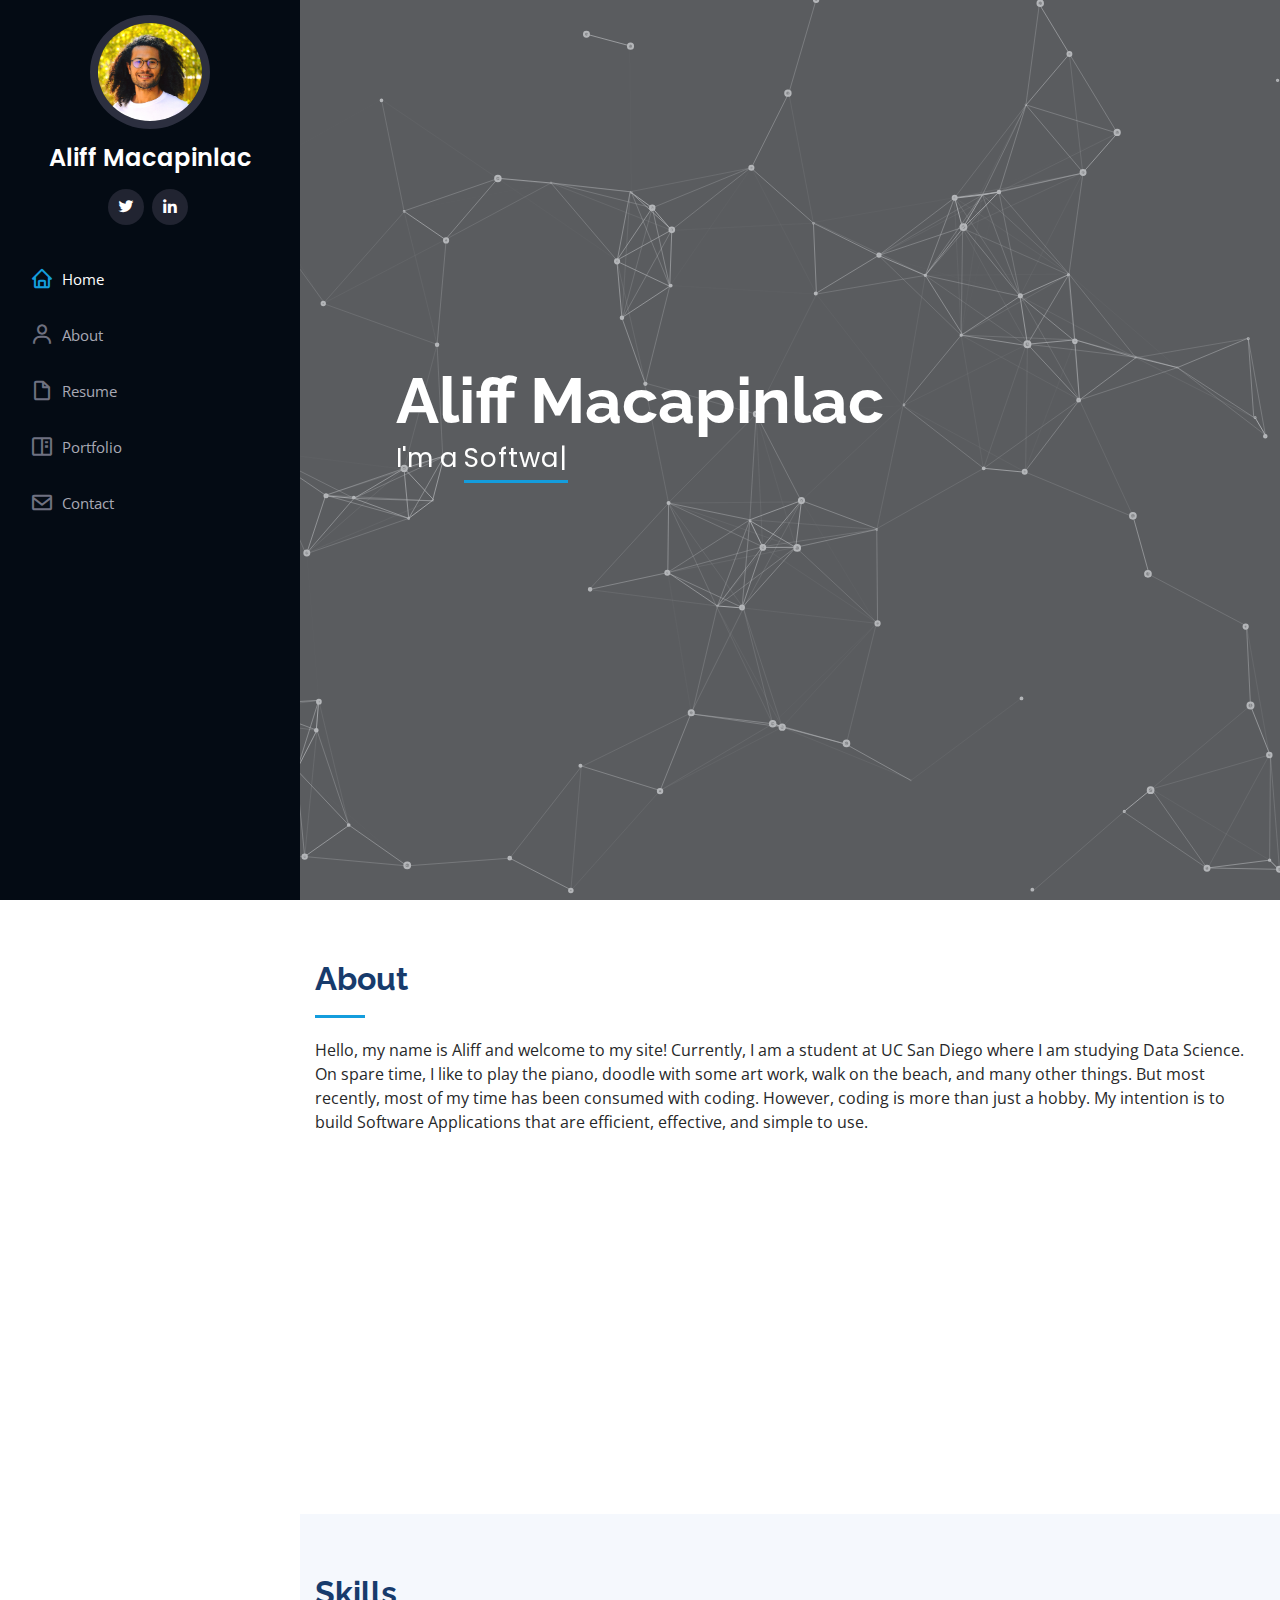
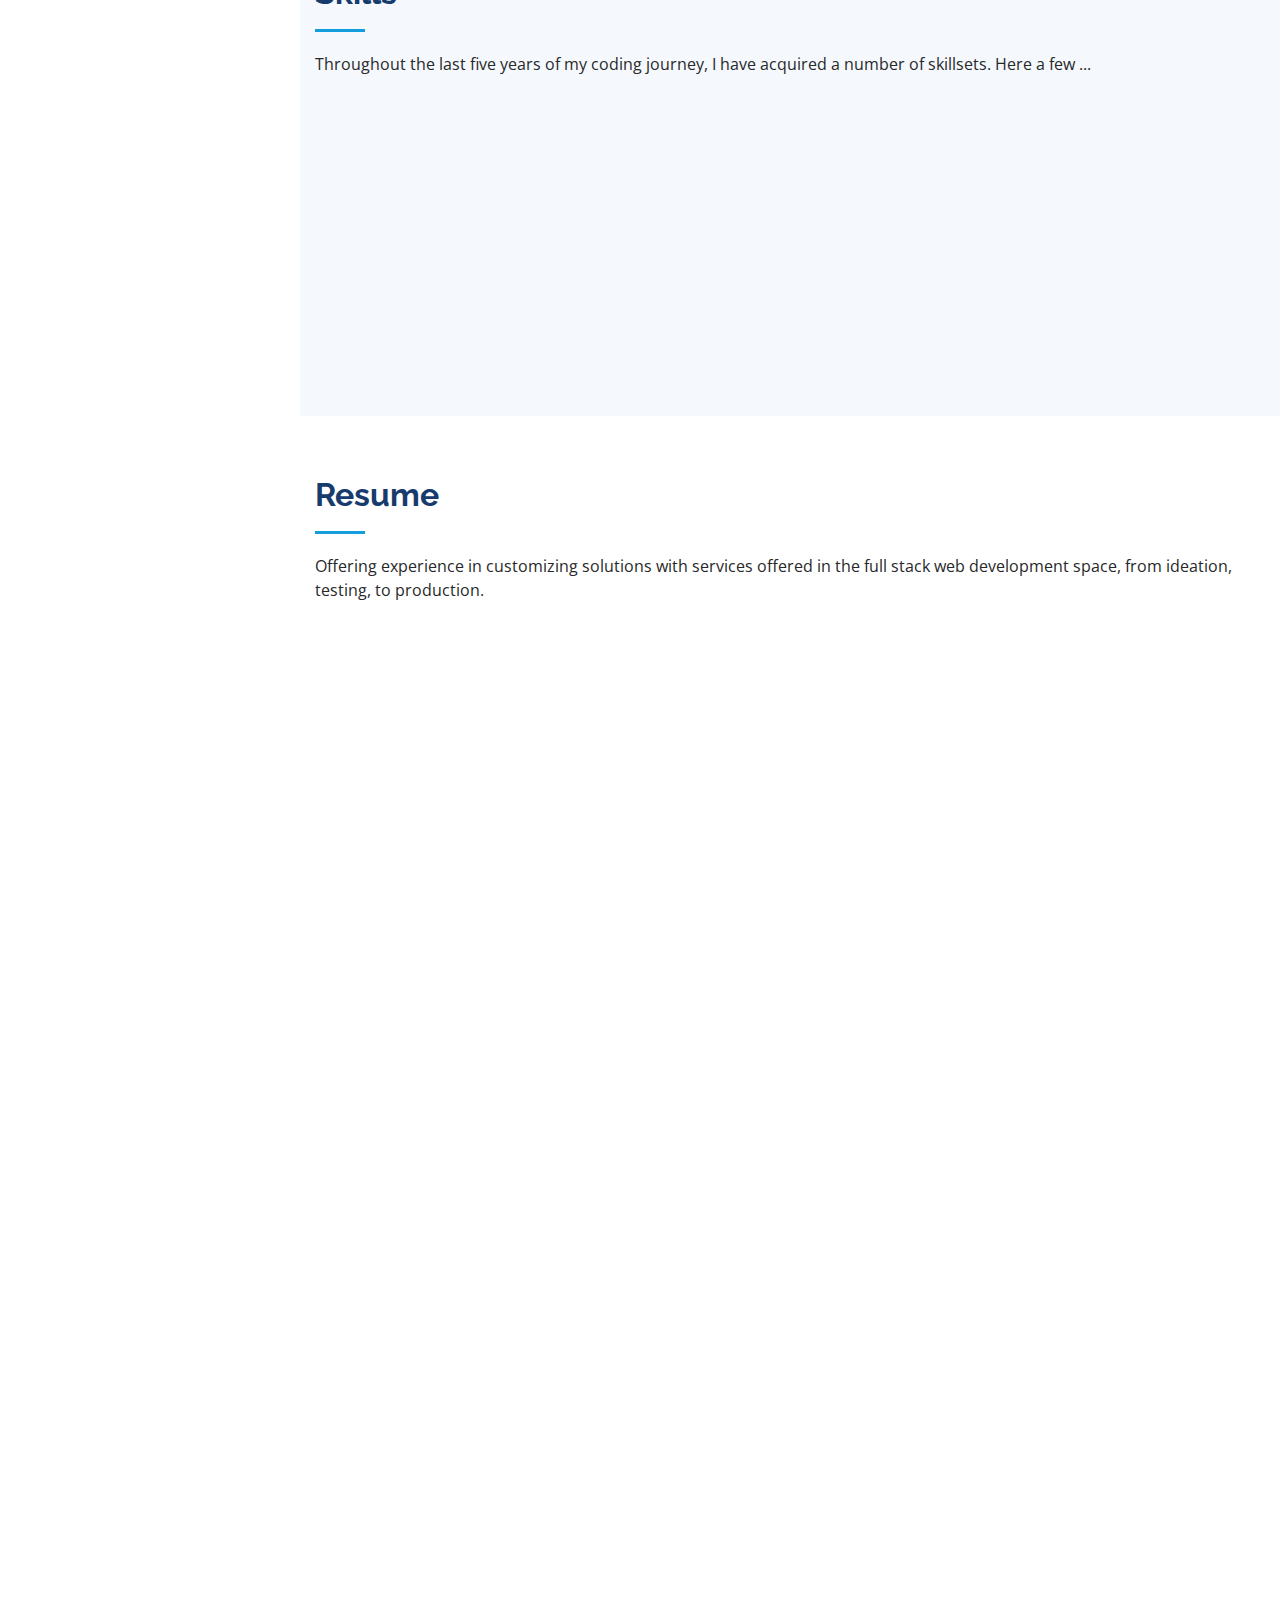
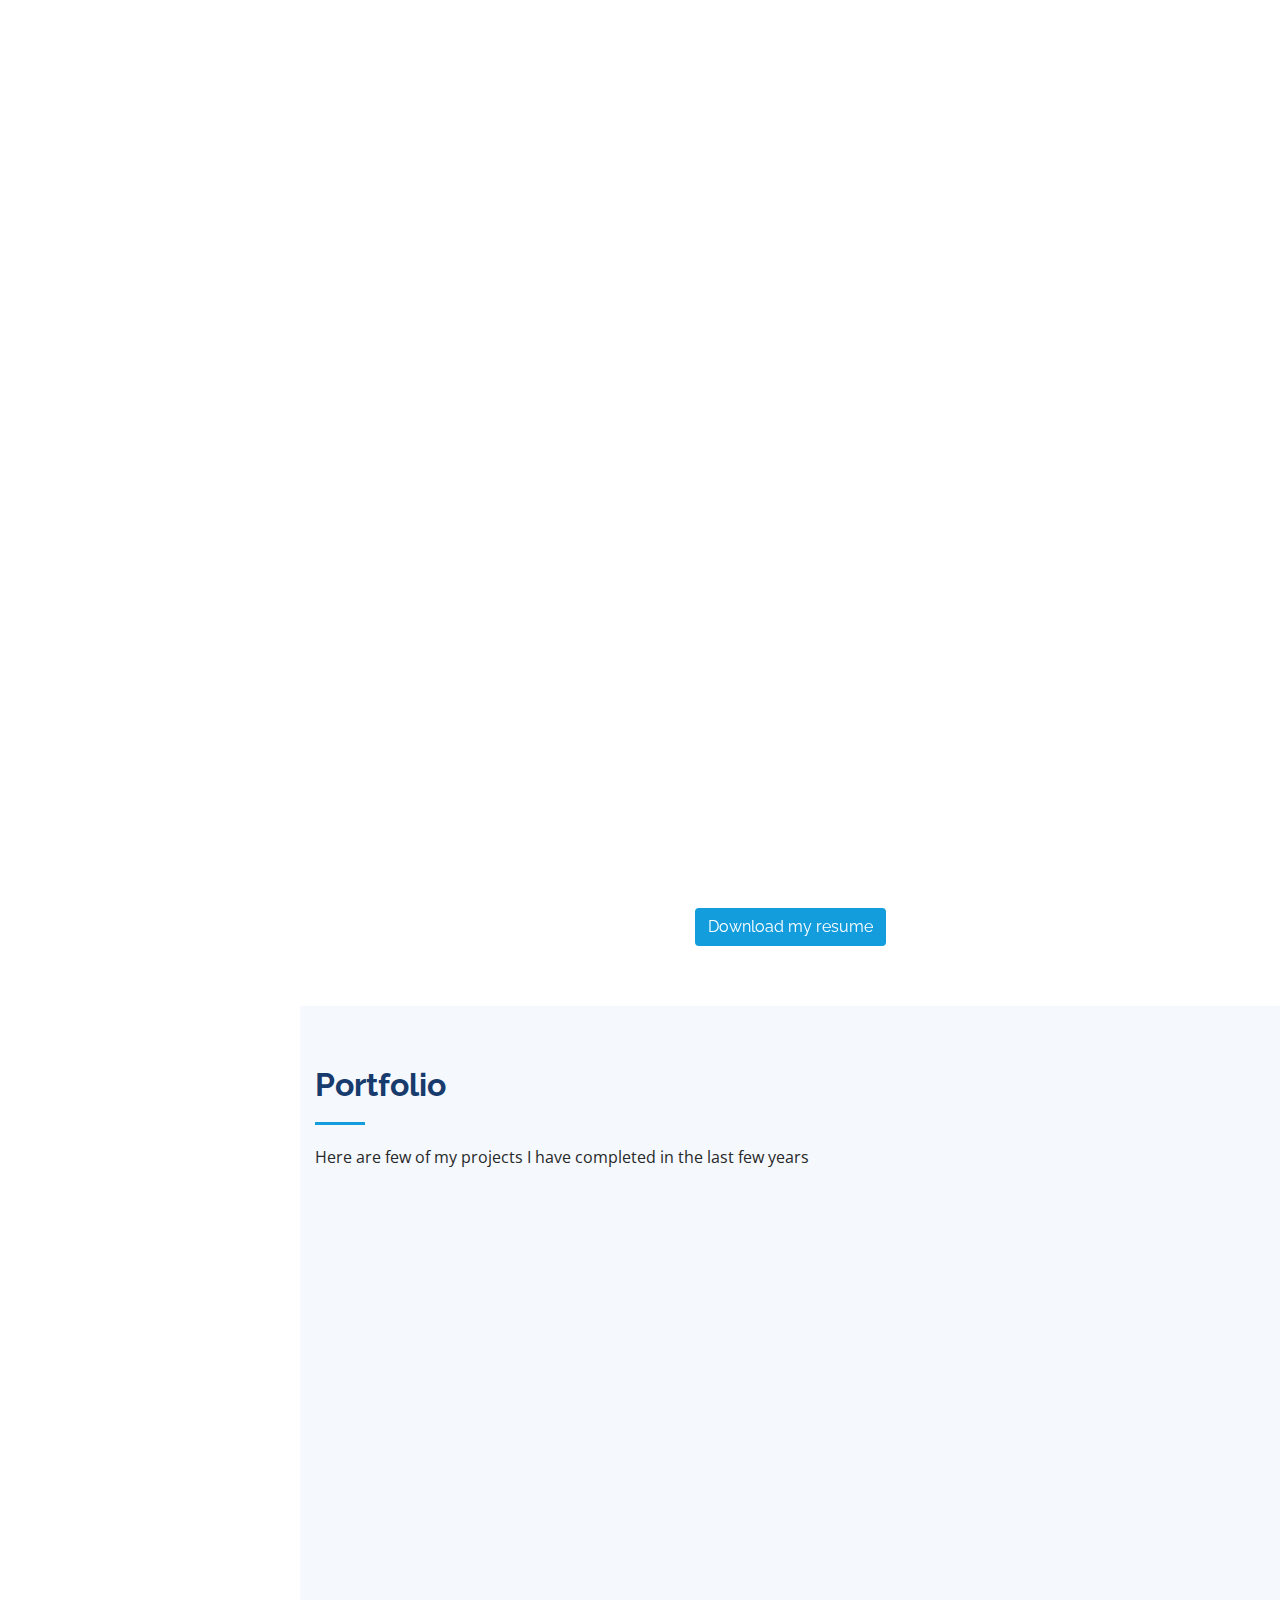
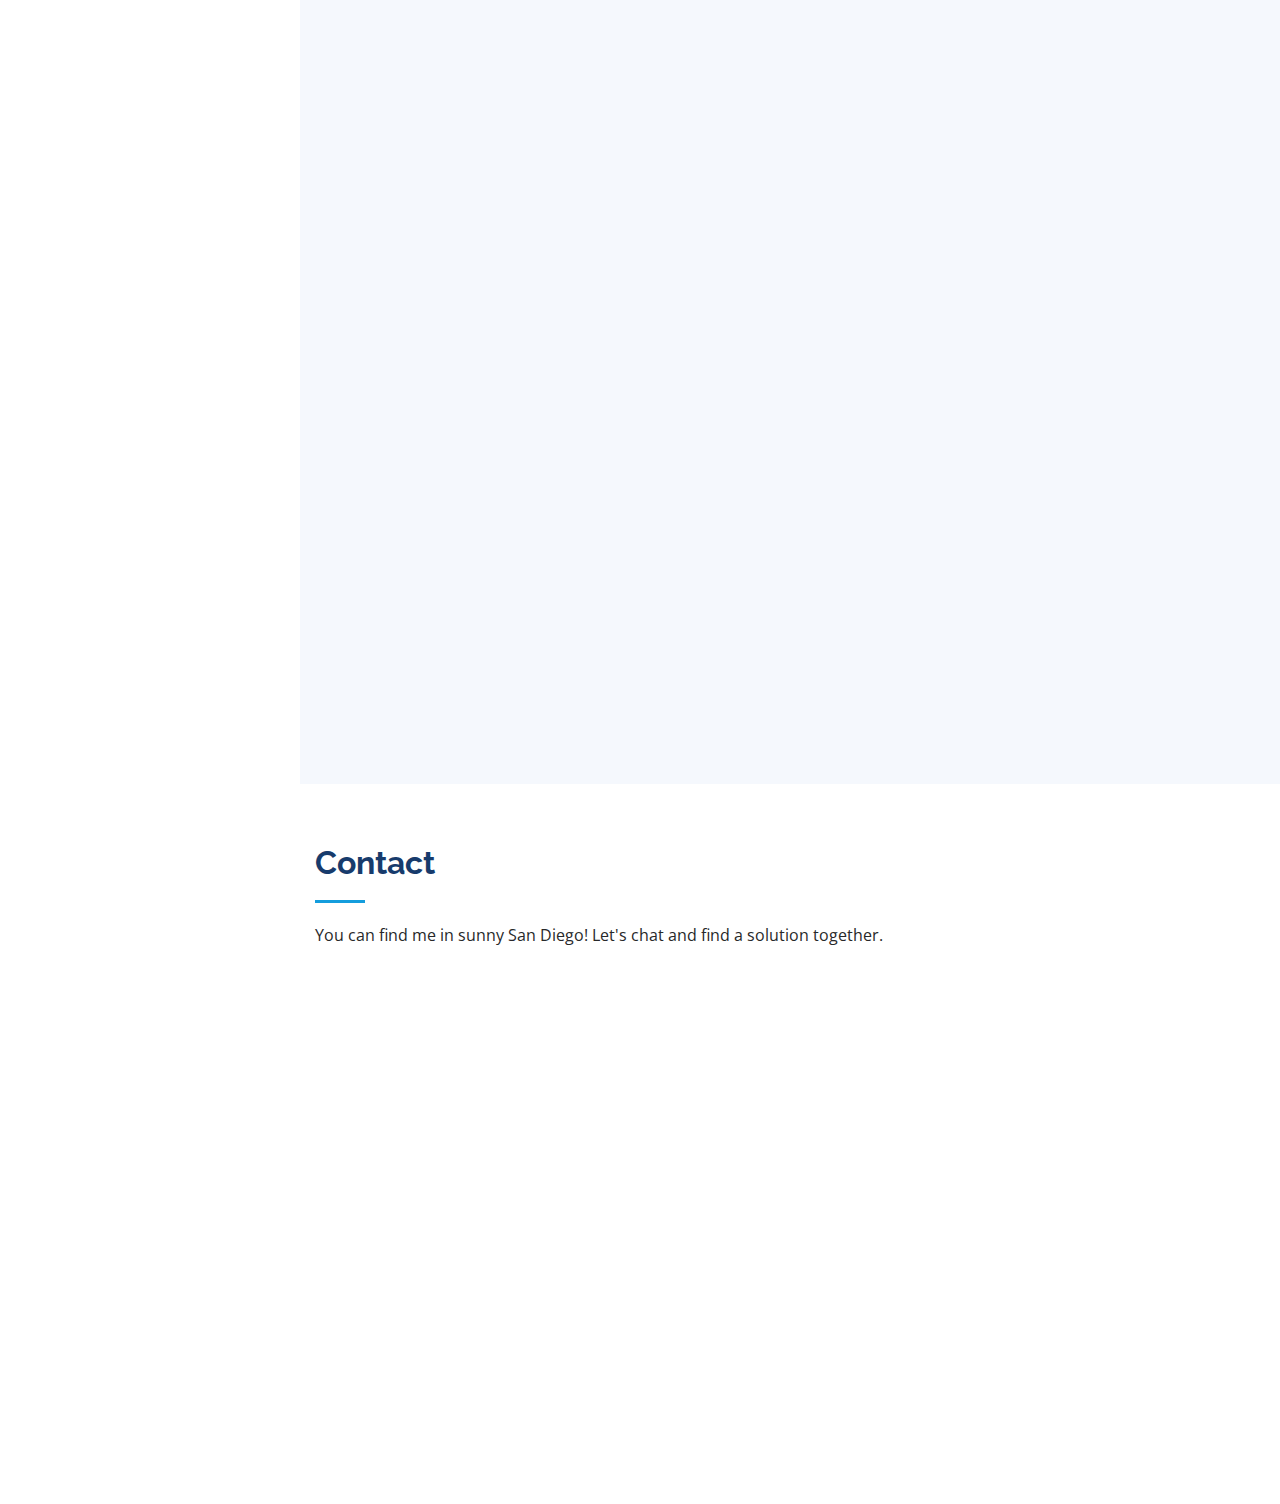
==== index.html @ 2e0f233d "init" ====
<!DOCTYPE html>
<html lang="en">

<head>
    <meta charset="utf-8">
    <meta content="width=device-width, initial-scale=1.0" name="viewport">

    <title>Aliff</title>
    <meta content="" name="description">
    <meta content="" name="keywords">

    <meta name="google-site-verification" content="RiYVFXdVF9hXN27THxl2O_L4fa3ItkqGHIfjGMcf0_g" />
    <!-- Favicons -->
    <link href="assets/img/favicon.png" rel="icon">
    <link href="assets/img/apple-touch-icon.png" rel="apple-touch-icon">

    <!-- Google Fonts -->
    <link
        href="https://fonts.googleapis.com/css?family=Open+Sans:300,300i,400,400i,600,600i,700,700i|Raleway:300,300i,400,400i,500,500i,600,600i,700,700i|Poppins:300,300i,400,400i,500,500i,600,600i,700,700i"
        rel="stylesheet">

    <!-- Vendor CSS Files -->
    <link href="assets/vendor/bootstrap/css/bootstrap.min.css" rel="stylesheet">
    <link href="assets/vendor/icofont/icofont.min.css" rel="stylesheet">
    <link href="assets/vendor/boxicons/css/boxicons.min.css" rel="stylesheet">
    <link href="assets/vendor/venobox/venobox.css" rel="stylesheet">
    <link href="assets/vendor/owl.carousel/assets/owl.carousel.min.css" rel="stylesheet">
    <link href="assets/vendor/aos/aos.css" rel="stylesheet">

    <!-- Template Main CSS File -->
    <link href="assets/css/style.css" rel="stylesheet">

    <!-- =======================================================
  * Template Name: iPortfolio - v1.4.0
  * Template URL: https://bootstrapmade.com/iportfolio-bootstrap-portfolio-websites-template/
  * Author: BootstrapMade.com
  * License: https://bootstrapmade.com/license/
  ======================================================== -->
</head>

<body>

    <!-- ======= Mobile nav toggle button ======= -->
    <button type="button" class="mobile-nav-toggle d-xl-none"><i class="icofont-navigation-menu"></i></button>

    <!-- ======= Header ======= -->
    <header id="header">
        <div class="d-flex flex-column">

            <div class="profile">
                <img src="assets/img/aliff.png" alt="" class="img-fluid rounded-circle">
                <h1 class="text-light"><a href="index.html">Aliff Macapinlac</a></h1>
                <div class="social-links mt-3 text-center">
                    <a href="https://twitter.com/aliff_bm" class="twitter"><i class="bx bxl-twitter"></i></a>
                    <!-- <a href="#" class="facebook"><i class="bx bxl-facebook"></i></a> -->
                    <!-- <a href="#" class="instagram"><i class="bx bxl-instagram"></i></a> -->
                    <!-- <a href="#" class="google-plus"><i class="bx bxl-skype"></i></a> -->
                    <a href="https://www.linkedin.com/in/aliffmacapinlac/" class="linkedin"><i class="bx bxl-linkedin"></i></a>
                </div>
            </div>

            <nav class="nav-menu">
                <ul>
                    <li class="active"><a href="#hero"><i class="bx bx-home"></i> <span>Home</span></a></li>
                    <li><a href="#about"><i class="bx bx-user"></i> <span>About</span></a></li>
                    <li><a href="#resume"><i class="bx bx-file-blank"></i> <span>Resume</span></a></li>
                    <li><a href="#portfolio"><i class="bx bx-book-content"></i> Portfolio</a></li>
                    <!-- <li><a href="#services"><i class="bx bx-server"></i> Services</a></li> -->
                    <li><a href="#contact"><i class="bx bx-envelope"></i> Contact</a></li>

                </ul>
            </nav><!-- .nav-menu -->
            <button type="button" class="mobile-nav-toggle d-xl-none"><i class="icofont-navigation-menu"></i></button>

        </div>
    </header><!-- End Header -->

    <!-- ======= Hero Section ======= -->
    <section id="hero" class="d-flex flex-column justify-content-center align-items-center">
        <div id="ts-particles"  class="ts-background-image"></div>
        <div class="hero-container" data-aos="fade-in">
            <h1>Aliff Macapinlac</h1>
            <p>I'm a <span class="typed"
                    data-typed-items="Software Engineer, Web Developer, Data Scientist, Musician"></span></p>
        </div>
    </section><!-- End Hero -->

    <main id="main">

        <!-- ======= About Section ======= -->
        <section id="about" class="about">
            <div class="container">

                <div class="section-title">
                    <h2>About</h2>
                    <p>
                        Hello, my name is Aliff and welcome to my site! Currently, I am a student at UC San Diego where
                        I am studying Data Science.


                        On spare time, I like to play the piano, doodle with some art work, walk on the beach, and many
                        other things. But most recently, most of my time has been consumed with coding. However, coding
                        is more than just a hobby.


                        My intention is to build Software Applications that are efficient, effective, and simple to use.
                    </p>
                </div>

                <div class="row">
                    <div class="col-lg-4" data-aos="fade-right">
                        <img src="assets/img/aliff.png" class="img-fluid" alt="">
                    </div>
                    <div class="col-lg-8 pt-4 pt-lg-0 content" data-aos="fade-left">
                        <h3>Software Developer &amp; Data Scientist</h3>
                        <p class="font-italic">
                            "Anyone who has never made a mistake has never tried anything new." - Albert Einstein

                        </p>
                        <div class="row">
                            <div class="col-lg-6">
                                <ul>
                                    <li><i class="icofont-rounded-right"></i> <strong>Github:</strong>
                                        github.com/aliffbm
                                    </li>
                                    <li><i class="icofont-rounded-right"></i> <strong>Phone:</strong> 619-414-4031</li>
                                    <li><i class="icofont-rounded-right"></i> <strong>City:</strong> San Diego, USA</li>
                                </ul>
                            </div>
                            <div class="col-lg-6">
                                <ul>
                                    <li><i class="icofont-rounded-right"></i> <strong>Degree:</strong> Data Science</li>
                                    <li><i class="icofont-rounded-right"></i> <strong>Email:</strong>
                                        aliff.macapinlac@gmail.com</li>
                                    <li><i class="icofont-rounded-right"></i> <strong>Freelance:</strong> Available</li>
                                </ul>
                            </div>
                        </div>
                        <p style="padding-bottom: 2em;">
                            Building software that promotes community and joy in hopes that global connectivity becomes
                            stronger as a consequence of experiencing quality interfaces and design.
                        </p>
                        <div style="position: absolute; bottom: 0; left: 0; width: 100%;  border-radius: 1%;"><button class="btn"
                                style="width: 100%; background-color: #149DDD; color: white;"><a href="https://github.com/aliffbm" target="_blank" style="text-decoration: none; color: white;">Github</a></button></div>
                    </div>
                </div>

            </div>
        </section><!-- End About Section -->

        <!-- ======= Facts Section ======= -->
        <!-- <section id="facts" class="facts">
            <div class="container">

                <div class="section-title">
                    <h2>Quick Insights</h2>
                    <p></p>
                </div>

                <div class="row no-gutters">

                    <div class="col-lg-3 col-md-6 d-md-flex align-items-md-stretch" data-aos="fade-up">
                        <div class="count-box">
                            <i class="icofont-simple-smile"></i>
                            <span data-toggle="counter-up">27</span>
                            <p><strong>Projects</strong></p>
                        </div>
                    </div>

                    <div class="col-lg-3 col-md-6 d-md-flex align-items-md-stretch" data-aos="fade-up"
                        data-aos-delay="100">
                        <div class="count-box">
                            <i class="icofont-document-folder"></i>
                            <span data-toggle="counter-up">521</span>
                            <p><strong>Github Commits</strong></p>
                        </div>
                    </div>

                    <div class="col-lg-3 col-md-6 d-md-flex align-items-md-stretch" data-aos="fade-up"
                        data-aos-delay="200">
                        <div class="count-box">
                            <i class="icofont-live-support"></i>
                            <span data-toggle="counter-up">1000</span>
                            <p><strong>Hours Of Instructing Web Development and Data Analysis</strong></p>
                        </div>
                    </div>

                    <div class="col-lg-3 col-md-6 d-md-flex align-items-md-stretch" data-aos="fade-up"
                        data-aos-delay="300">
                        <div class="count-box">
                            <i class="icofont-users-alt-5"></i>
                            <span data-toggle="counter-up">9</span>
                            <p><strong>Musical Arrangements</strong></p>
                        </div>
                    </div>

                </div>

            </div>
        </section> -->
        <!-- End Facts Section -->

        <!-- ======= Skills Section ======= -->
        <section id="skills" class="skills section-bg">
            <div class="container">

                <div class="section-title">
                    <h2>Skills</h2>
                    <p>Throughout the last five years of my coding journey, I have acquired a number of skillsets. Here
                        a few ... </p>
                </div>

                <div class="row skills-content">

                    <div class="col-lg-6" data-aos="fade-up">

                        <div class="progress">
                            <span class="skill">HTML <i class="val">100%</i></span>
                            <div class="progress-bar-wrap">
                                <div class="progress-bar" role="progressbar" aria-valuenow="100" aria-valuemin="0"
                                    aria-valuemax="100"></div>
                            </div>
                        </div>

                        <div class="progress">
                            <span class="skill">CSS <i class="val">90%</i></span>
                            <div class="progress-bar-wrap">
                                <div class="progress-bar" role="progressbar" aria-valuenow="90" aria-valuemin="0"
                                    aria-valuemax="100"></div>
                            </div>
                        </div>

                        <div class="progress">
                            <span class="skill">JavaScript <i class="val">98%</i></span>
                            <div class="progress-bar-wrap">
                                <div class="progress-bar" role="progressbar" aria-valuenow="98" aria-valuemin="0"
                                    aria-valuemax="100"></div>
                            </div>
                        </div>
                        <div class="progress">
                            <span class="skill">React <i class="val">95%</i></span>
                            <div class="progress-bar-wrap">
                                <div class="progress-bar" role="progressbar" aria-valuenow="95" aria-valuemin="0"
                                    aria-valuemax="100"></div>
                            </div>
                        </div>
                        <div class="progress">
                            <span class="skill">Angularjs<i class="val">95%</i></span>
                            <div class="progress-bar-wrap">
                                <div class="progress-bar" role="progressbar" aria-valuenow="95" aria-valuemin="0"
                                    aria-valuemax="100"></div>
                            </div>
                        </div>

                    </div>

                    <div class="col-lg-6" data-aos="fade-up" data-aos-delay="100">

                        <div class="progress">
                            <span class="skill">Python <i class="val">93%</i></span>
                            <div class="progress-bar-wrap">
                                <div class="progress-bar" role="progressbar" aria-valuenow="93" aria-valuemin="0"
                                    aria-valuemax="100"></div>
                            </div>
                        </div>
                        <div class="progress">
                            <span class="skill">SQL <i class="val">93%</i></span>
                            <div class="progress-bar-wrap">
                                <div class="progress-bar" role="progressbar" aria-valuenow="93" aria-valuemin="0"
                                    aria-valuemax="100"></div>
                            </div>
                        </div>
                        <div class="progress">
                            <span class="skill">NoSQL <i class="val">98%</i></span>
                            <div class="progress-bar-wrap">
                                <div class="progress-bar" role="progressbar" aria-valuenow="98" aria-valuemin="0"
                                    aria-valuemax="100"></div>
                            </div>
                        </div>
                        <div class="progress">
                            <span class="skill">PHP <i class="val">88%</i></span>
                            <div class="progress-bar-wrap">
                                <div class="progress-bar" role="progressbar" aria-valuenow="88" aria-valuemin="0"
                                    aria-valuemax="100"></div>
                            </div>
                        </div>

                        <div class="progress">
                            <span class="skill">WordPress/CMS <i class="val">80%</i></span>
                            <div class="progress-bar-wrap">
                                <div class="progress-bar" role="progressbar" aria-valuenow="80" aria-valuemin="0"
                                    aria-valuemax="100"></div>
                            </div>
                        </div>

                    </div>

                </div>

            </div>
        </section><!-- End Skills Section -->

        <!-- ======= Resume Section ======= -->
        <section id="resume" class="resume">
            <div class="container">

                <div class="section-title">
                    <h2>Resume</h2>
                    <p>Offering experience in customizing solutions with services offered in the full stack web
                        development space, from ideation, testing, to production.</p>
                </div>

                <div class="row">
                    <div class="col-lg-6" data-aos="fade-up">
                        <h3 class="resume-title">Sumary</h3>
                        <div class="resume-item pb-0">
                            <h4>Aliff Macapinlac</h4>
                            <p><em>Innovative and driven software developer with 4+ years of experience designing and
                                    developing user-centered applications from initial concept to final, polished
                                    deliverable.</em></p>
                            <!-- <ul>
                                <li>San Diego, Ca</li>
                                <li>(123) 456-7891</li>
                                <li>aliff.macapinlac@gmail.com</li>
                            </ul> -->
                        </div>

                        <h3 class="resume-title">Education</h3>
                        <div class="resume-item">
                            <h4>Bachelor of Science - Data Science</h4>
                            <h5>2016 - 2020</h5>
                            <p><em>UC San Diego, La Jolla, CA</em></p>
                            <p>UC San Diego's data science major trains its students to be equally versed
                                in predictive modeling, data analysis, and computational techniques.
                                In addition to learning about data science models and methods students will acquire
                                expertise in a particular subject domain. The major also educates students about the
                                societal and ethical impact of data science so that
                                they can make responsible decisions as data science practitioners.</p>
                            <p><a href="https://ucsd.edu/catalog/curric/DSC.html" target="_blank">View Major
                                    Requirements</a></p>
                            <span class="" style="background-color: #173b6c; padding: 5px 15px; color: white; font-family: Raleway, sans-serif; font-weight: 600;"> Relevant
                                Courses</span>
                            <div style="height: 1em;"></div>
                            <div class="row">

                                <div class="col-lg-6">
                                    <ul>
                                        <li>Advanced Data Structures and Object Oriented Design: C, C++, Java</li>
                                        <li>Data Analytics at Scale</li>
                                        <li>Interaction Design</li>
                                        <li>Data Management</li>
                                        <li>Algorithm Design</li>
                                    </ul>
                                </div>
                                <div class="col-lg-6">
                                    <ul>
                                        <li>Data Mining/Machine Learning</li>
                                        <li>Data Visualization</li>
                                        <li>Linux, shell scripting</li>
                                        <li>Human/Computer Interaction Programming</li>
                                    </ul>
                                </div>
                            </div>

                        </div>
                        <div class="resume-item">
                            <h4>Associates in Mathematics &amp; University Studies in Natural Science, Mathematics, &
                                Computer Science </h4>
                            <h5>2014 - 2016</h5>
                            <p><em>Grossmont College San Diego, CA</em></p>
                        </div>
                    </div>
                    <div class="col-lg-6" data-aos="fade-up" data-aos-delay="100">
                        <h3 class="resume-title">Professional Experience</h3>
                        <div class="resume-item">
                            <h4>Software Developer</h4>
                            <h5>2020 - Present</h5>
                            <p><em>Teamlims, San Diego, Ca </em></p>
                            <ul>
                                <li>Lead in the design, development, and implementation of the ux/ui, backend
                                    development, and
                                    testing</li>
                                <li>Delegate tasks to 3 members of the development team and provide counsel on all
                                    aspects of the project. </li>
                            </ul>
                        </div>
                        <div class="resume-item">
                            <h4>Instructional Staff - TA & Tutor</h4>
                            <h5>2019 - Present</h5>
                            <p><em>Trilogy Education Services (TES), New York City, NY</em></p>
                            <p>
                                Instructional assistant for two bootcamps offered by TES through partnering
                                Universities. The two programs
                                include Web Development Full Stack and Data Analysis and Visualization. Below are some,
                                but not limited to, of technologies students becomes
                                proficient in by the end of the certification.
                            </p>
                            <span class="" style="background-color: #173b6c; padding: 5px 15px; color: white; font-family: Raleway, sans-serif; font-weight: 600;">
                                Curriculum</span>
                                <div style="height: 1em;"></div>
                            <ul style="list-style: none; padding-left: 0px;">
                                <li>
                                    <div style="text-align: center; margin-bottom: .5em;">Web Development</div>
                                    <ul style="margin-left: 1em;">
                                        <div class="row">
                                            <div class="col-md-4">
                                                <li>HTML</li>
                                                <li> CSS</li>
                                                <li>Javascript</li>
                                                <li>jQuery</li>
                                            </div>
                                            <div class="col-md-4">
                                                <li>Handlebars</li>
                                                <li> Nodejs</li>
                                                <li>Express</li>
                                                <li>MySQL</li>
                                            </div>
                                            <div class="col-md-4">

                                                <li>Mongodb</li>
                                                <li> git</li>
                                                <li>computer science</li>
                                                <li>bash</li>
                                            </div>
                                        </div>
                                    </ul>
                                </li>
                            </ul>
                            <hr />
                            <ul style="list-style: none; padding-left: 0px;">
                                <li>
                                    <div style="text-align: center;  margin-bottom: .5em;">Data Visualization &amp;
                                        Analysis</div>
                                    <ul style="margin-left: 1em;">
                                        <div class="row">
                                            <div class="col-md-4">
                                                <li>Microsoft Excel &amp; VBA</li>
                                                <li> Python</li>
                                                <li>Postgres</li>
                                                <li>ETL</li>
                                            </div>
                                            <div class="col-md-4">
                                                <li>D3js</li>
                                                <li> HTML</li>
                                                <li>CSS</li>
                                                <li>Javascript</li>
                                            </div>
                                            <div class="col-md-4">

                                                <li>NoSQL</li>
                                                <li> Git</li>
                                                <li>computer science</li>
                                                <li>bash</li>
                                            </div>
                                        </div>
                                    </ul>
                                </li>
                            </ul>
                        </div>
                        <div class="resume-item">
                            <h4>Javascript Developer</h4>
                            <h5>2017 - 2020</h5>
                            <p><em>LabFocus, Sorrento Valley, CA</em></p>
                            <ul>
                                <li>With a team, built a fully functional API with 99.999% uptime. Integrated digital
                                    ocean API to allow creating instances on demand through an Angularjs built frontend.
                                </li>
                                <li>Built feature to allow bulk testing for offline/offsite data collections</li>
                                <li>Created test suite with protractorjs following acceptance criteria</li>
                            </ul>
                        </div>
                        <div class="resume-item">
                            <h4>Research Assistant</h4>
                            <h5>2016 - 2017</h5>
                            <p><em>UC San Diego Design Lab (Calit2), La Jolla, CA</em></p>
                            <ul>
                                <li>Worked on managing Interaction Design course offered on Coursera by UCSD Professor
                                    Scott Klemmer.
                                    My responsibilities included the set up of google ad words to explore advantages
                                    offered in increasing number of impressions and click throughs.
                                    Other responsibilities included managing and creating content of Coursera course and
                                    responding to the needs of students taking the course online.</li>
                                <li>Worked on crowdsourcing web app to engage 'citizen scientist' to contribute
                                    knowledge to the understanding of our gut microbiome</li>
                            </ul>
                        </div>
                    </div>
                </div>

            </div>
            <div class="col-12 text-center">
                <a class="btn" href="assets/res.pdf" style="background-color: #149DDD; color: #fff; font-family: Raleway, sans-serif;" download>Download my resume</a>
            </div>
        </section><!-- End Resume Section -->

        <!-- ======= Portfolio Section ======= -->
        <section id="portfolio" class="portfolio section-bg">
            <div class="container">

                <div class="section-title">
                    <h2>Portfolio</h2>
                    <p>Here are few of my projects I have completed in the last few years</p>
                </div>

                <div class="row" data-aos="fade-up">
                    <div class="col-lg-12 d-flex justify-content-center">
                        <ul id="portfolio-flters">
                            <li data-filter="*" class="filter-active">All</li>
                            <li data-filter=".filter-web">Web</li>
                            <li data-filter=".filter-datascience">Data Science</li>
                            <li data-filter=".filter-devops">Devops</li>
                        </ul>
                    </div>
                </div>

                <div class="row portfolio-container" data-aos="fade-up" data-aos-delay="100">

                    <div class="col-lg-4 col-md-6 portfolio-item filter-web">
                        <div class="portfolio-wrap">
                            <img src="assets/img/portfolio/pw-generator.png" class="img-fluid" alt="">
                            <div class="portfolio-links">
                                <a href="https://github.com/aliffbm/password-generator" target="_blank"
                                    ><i class="bx bxl-github"></i></a>
                                <a href="https://aliffbm.github.io/password-generator/" target="_blank" title="More Details"><i class="bx bx-link"></i></a>
                            </div>
                        </div>
                    </div>

                    <div class="col-lg-4 col-md-6 portfolio-item filter-web">
                        <div class="portfolio-wrap">
                            <img src="assets/img/portfolio/git-it-done.png" class="img-fluid" alt="">
                            <div class="portfolio-links">
                                <a href="https://github.com/aliffbm/git-it-done" target="_blank" data-gall="portfolioGallery"
                                    ><i class="bx bxl-github"></i></a>
                                <a href="https://aliffbm.github.io/git-it-done/" title="More Details" target="_blank"><i class="bx bx-link"></i></a>
                            </div>
                        </div>
                    </div>

                    <div class="col-lg-4 col-md-6 portfolio-item filter-web filter-datascience">
                        <div class="portfolio-wrap">
                            <img src="assets/img/portfolio/mcdonalds.png" class="img-fluid" alt="">
                            <div class="portfolio-links">
                                <a href="https://github.com/aliffbm/dsc106-hw2" target="__blank"><i class="bx bxl-github"></i></a>
                                <a href="https://github.com/aliffbm/dsc106-hw2" target="_blank" title="More Details"><i class="bx bx-link"></i></a>
                            </div>
                        </div>
                    </div>

                    <div class="col-lg-4 col-md-6 portfolio-item filter-web">
                        <div class="portfolio-wrap">
                            <img src="assets/img/portfolio/sproso.png" class="img-fluid" alt="">
                            <div class="portfolio-links">
                                <a href="https://echo2project2.herokuapp.com" target="__blank" title="More Details" style="width: 100%;"><i class="bx bx-link"></i></a>
                            </div>
                        </div>
                    </div>

                    <!-- <div class="col-lg-4 col-md-6 portfolio-item filter-web">
                        <div class="portfolio-wrap">
                            <img src="assets/img/portfolio/portfolio-5.jpg" class="img- fluid" alt="">
                            <div class="portfolio-links">
                                <a href="assets/img/portfolio/portfolio-5.jpg" data-gall="portfolioGallery"
                                    class="venobox" title="Web 2"><i class="bx bxl-github"></i></a>
                                <a href="portfolio-details.html" title="More Details"><i class="bx bx-link"></i></a>
                            </div>
                        </div>
                    </div> -->

                    <div class="col-lg-4 col-md-6 portfolio-item filter-datascience">
                        <div class="portfolio-wrap">
                            <img src="assets/img/portfolio/knn.png" class="img-fluid" alt="">
                            <div class="portfolio-links">
                                <a href="https://github.com/aliffbm/knn" target="_target" data-gall="portfolioGallery">
                                    <i class="bx bxl-github"></i></a>
                                <a href="https://github.com/aliffbm/knn/blob/master/KNeighborsClassifiers.ipynb" title="More Details"><i class="bx bx-link"></i></a>
                            </div>
                        </div>
                    </div>

                    <div class="col-lg-4 col-md-6 portfolio-item filter-web filter-devops">
                        <div class="portfolio-wrap">
                            <img src="assets/img/portfolio/remedees.png" class="img-fluid" alt="">
                            <div class="portfolio-links">
                                <a href="http://www.remdees.com.s3-website.us-east-2.amazonaws.com/" target="__blank" title="More Details" style="width: 100%;"><i class="bx bx-link"></i></a>
                            </div>
                        </div>
                    </div>
                    <div class="col-lg-4 col-md-6 portfolio-item filter-web filter-datascience">
                        <div class="portfolio-wrap">
                            <img src="assets/img/portfolio/earthquakes.png" class="img-fluid" alt="">
                            <div class="portfolio-links">
                                <a href="https://aliffbm.github.io/earthquakes/" target="__blank" title="More Details" style="width: 100%;"><i class="bx bx-link"></i></a>
                            </div>
                        </div>
                    </div>

                    <div class="col-lg-4 col-md-6 portfolio-item filter-web filter-datascience">
                        <div class="portfolio-wrap">
                            <img src="assets/img/portfolio/dsc106.png" class="img-fluid" alt="">
                            <div class="portfolio-links">
                                <a href="https://github.com/aliffbm/finalProjectDSC106" target="_blank" data-gall="portfolioGallery">
                                    <i class="bx bxl-github"></i></a>
                                <a href="https://economic-happiness.herokuapp.com/" target="__blank" title="More Details"><i class="bx bx-link"></i></a>
                            </div>
                        </div>
                    </div>
                    <div class="col-lg-4 col-md-6 portfolio-item filter-web">
                        <div class="portfolio-wrap">
                            <img src="assets/img/portfolio/thebeat.png" class="img-fluid" alt="">
                            <div class="portfolio-links">
                                <a href="https://www.ucsdbeat.com/" target="__blank" title="More Details" style="width:100%;"><i class="bx bx-link"></i></a>
                            </div>
                        </div>
                    </div>

                    <div class="col-lg-4 col-md-6 portfolio-item filter-datascience">
                        <div class="portfolio-wrap">
                            <img src="assets/img/portfolio/perceptron.png" class="img-fluid" alt="">
                            <div class="portfolio-links">
                                <a href="https://github.com/aliffbm/perceptron-classifier" target="_target" data-gall="portfolioGallery">
                                    <i class="bx bxl-github"></i></a>
                                <a href="https://github.com/aliffbm/perceptron-classifier/blob/master/pa3.ipynb" target="__blank" title="More Details"><i class="bx bx-link"></i></a>
                            </div>
                        </div>
                    </div>
                    <div class="col-lg-4 col-md-6 portfolio-item filter-datascience">
                        <div class="portfolio-wrap">
                            <img src="assets/img/portfolio/nyc-citi-bike.png" class="img-fluid" alt="">
                            <div class="portfolio-links">
                                <a href="https://public.tableau.com/profile/aliff6078#!/vizhome/NYCCiti/NYCCitibike?publish=yes" target="__blank" title="More Details" style="width: 100%;"><i class="bx bx-link"></i></a>
                            </div>
                        </div>
                    </div>

                    <!-- <div class="col-lg-4 col-md-6 portfolio-item filter-devops">
                        <div class="portfolio-wrap">
                            <img src="assets/img/portfolio/portfolio-9.jpg" class="img-fluid" alt="">
                            <div class="portfolio-links">
                                <a href="assets/img/portfolio/portfolio-9.jpg" data-gall="portfolioGallery"
                                    class="venobox" title="Web 3"><i class="bx bxl-github"></i></a>
                                <a href="portfolio-details.html" title="More Details"><i class="bx bx-link"></i></a>
                            </div>
                        </div>
                    </div> -->

                </div>

            </div>
        </section><!-- End Portfolio Section -->

        <!-- ======= Contact Section ======= -->
        <section id="contact" class="contact">
            <div class="container">

                <div class="section-title">
                    <h2>Contact</h2>
                    <p>You can find me in sunny San Diego! Let's chat and find a solution together.</p>
                </div>

                <div class="row" data-aos="fade-in">

                    <div class="col-lg-12 d-flex align-items-stretch">
                        <div style="width: 100%;" >
                        <div class="row">
                            <div class="address col-md-4 col-sm-12">
                                <i class="icofont-google-map"></i>
                                <h4>Location:</h4>
                                <p>San Diego, Ca 91942</p>
                            </div>

                            <div class="email col-md-4 col-sm-12">
                                <i class="icofont-envelope"></i>
                                <h4>Email:</h4>
                                <p>aliff.macapinlac@gmail.com</p>
                            </div>

                            <div class="phone col-md-4 col-sm-12">
                                <i class="icofont-phone"></i>
                                <h4>Call:</h4>
                                <p>+1 619 414 4031</p>
                            </div>
                        </div>

                            <iframe
                                src="https://maps.google.com/maps?width=100%25&amp;height=600&amp;hl=en&amp;q=San%20Diego+(My%20Business%20Name)&amp;t=&amp;z=14&amp;ie=UTF8&amp;iwloc=B&amp;output=embed"
                                frameborder="0" style="border:0; width: 100%; height: 290px;" allowfullscreen></iframe>
                        </div>
                    </div>
                    
                </div>

            </div>
        </section><!-- End Contact Section -->

    </main><!-- End #main -->

    <!-- ======= Footer ======= -->
    <footer id="footer">
        <div class="container">
            <div class="copyright">
                <!-- &copy; Copyright <strong><span>iPortfolio</span></strong> -->
            </div>
            <div class="credits">
                <!-- All the links in the footer should remain intact. -->
                <!-- You can delete the links only if you purchased the pro version. -->
                <!-- Licensing information: https://bootstrapmade.com/license/ -->
                <!-- Purchase the pro version with working PHP/AJAX contact form: https://bootstrapmade.com/iportfolio-bootstrap-portfolio-websites-template/ -->
                <!-- Designed by <a href="https://bootstrapmade.com/">BootstrapMade</a> -->
            </div>
        </div>
    </footer><!-- End  Footer -->

    <a href="#" class="back-to-top"><i class="icofont-simple-up"></i></a>

    <!-- Vendor JS Files -->
    <script src="assets/vendor/jquery/jquery.min.js"></script>
    <script src="assets/vendor/bootstrap/js/bootstrap.bundle.min.js"></script>
    <script src="assets/vendor/jquery.easing/jquery.easing.min.js"></script>
    <script src="assets/vendor/php-email-form/validate.js"></script>
    <script src="assets/vendor/waypoints/jquery.waypoints.min.js"></script>
    <script src="assets/vendor/counterup/counterup.min.js"></script>
    <script src="assets/vendor/isotope-layout/isotope.pkgd.min.js"></script>
    <script src="assets/vendor/venobox/venobox.min.js"></script>
    <script src="assets/vendor/owl.carousel/owl.carousel.min.js"></script>
    <script src="assets/vendor/typed.js/typed.min.js"></script>
    <script src="assets/vendor/aos/aos.js"></script>

    <script src="assets/js/particles.min.js"></script>
    <!-- Template Main JS File -->
    <script src="assets/js/main.js"></script>

</body>

</html>
---- assets/vendor/venobox/venobox.css ----
/* ------ venobox.css --------*/
.vbox-overlay *, .vbox-overlay *:before, .vbox-overlay *:after{
    -webkit-backface-visibility: hidden;
    -webkit-box-sizing:border-box;
    -moz-box-sizing:border-box;
    box-sizing:border-box;
}
.vbox-overlay * { 
    -webkit-backface-visibility: visible;
    backface-visibility: visible;
}
.vbox-overlay{
    display: -webkit-flex;
    display: flex;
    -webkit-flex-direction: column;
    flex-direction: column;
    -webkit-justify-content: center;
    justify-content: center;
    -webkit-align-items: center;
    align-items: center;
    position: fixed;
    left: 0;
    top: 0;
    bottom: 0;
    right: 0;
    z-index: 999999;
}

/* ----- navigation ----- */
.vbox-title{
    width: 100%;
    height: 40px;
    float: left;
    text-align: center;
    line-height: 28px;
    font-size: 12px;
    padding: 6px 50px;
    overflow: hidden;
    position: fixed;
    display: none;
    left: 0;
    z-index: 89;
}
.vbox-close{
    cursor: pointer;
    position: fixed;
    top: -1px;
    right: 0;
    width: 50px;
    height: 40px;
    padding: 6px;
    display: block;
    background-position:10px center;
    overflow: hidden;
    font-size: 24px;
    line-height: 1;
    text-align: center;
    z-index: 99;
}
.vbox-left{
    cursor: pointer;
    position: fixed;
    left: 0;
    height: 40px;
    overflow: hidden;
    line-height: 28px;
    font-size: 12px;
    z-index: 99;
    display: flex;
    align-items:center;
}
.vbox-num{
    display: inline-block;
    margin: 6px 0 6px 15px;
}
/* ----- Social share ----- */
.vbox-share{
    line-height: 28px;
    font-size: 12px;
    overflow: hidden;
    position: fixed;
    left: 0;
    z-index: 98;
    display: flex;
    align-items:center;
    justify-content: center;
    width: 100%;
    text-align: center;
}
.vbox-share svg{
    max-height: 28px;
    width: 28px;
    z-index: 10;
    margin-left: 12px;
    margin-top: 6px;
    margin-bottom: 6px;
    vertical-align: middle;
}


/* ----- navigation ARROWS ----- */
.vbox-next, .vbox-prev{
    position: fixed;
    top: 50%;
    margin-top: -15px;
    overflow: hidden;
    cursor: pointer;
    display: block;
    width: 45px;
    height: 45px;
    z-index: 99;
}
.vbox-next span, .vbox-prev span{
    position: relative;
    width: 20px;
    height: 20px;
    border: 2px solid transparent;
    border-top-color: #B6B6B6;
    border-right-color: #B6B6B6;
    text-indent: -100px;
    position: absolute;
    top: 8px;
    display: block;
}
.vbox-prev{
    left: 15px;
}
.vbox-next{
    right: 15px;
}
.vbox-prev span{
    left: 10px;
    -ms-transform: rotate(-135deg);
    -webkit-transform: rotate(-135deg);
    transform: rotate(-135deg);
}
.vbox-next span{
    -ms-transform: rotate(45deg);
    -webkit-transform: rotate(45deg);
    transform: rotate(45deg);
    right: 10px;
}
/* ------- inline window ------ */
.vbox-inline{
    width: 420px;
    height: 315px;
    height: 70vh;
    padding: 10px;
    background: #fff;
    margin: 0 auto;
    overflow: auto;
    text-align: left;
}
/* ------- Video & iFrames window ------ */
.venoframe{
    max-width: 100%;
    width: 100%;
    border: none;
    width: 100%;
    height: 260px;
    height: 70vh;
}
.venoframe.vbvid{
    height: 260px;
}
@media (min-width: 768px) {
    .venoframe, .vbox-inline{
        width: 90%;
        height: 360px;
        height: 70vh;
    }
    .venoframe.vbvid{
        width: 640px;
        height: 360px;
    }
}
@media (min-width: 992px) {
    .venoframe, .vbox-inline{
        max-width: 1200px;
        width: 80%;
        height: 540px;
        height: 70vh;
    }
    .venoframe.vbvid{
        width: 960px;
        height: 540px;
    }
}
/* 
Please do NOT edit this part! 
or at least read this note: http://i.imgur.com/7C0ws9e.gif
*/
.vbox-open{
    overflow: hidden;
}
.vbox-container{
    position: absolute;
    left: 0;
    right: 0;
    top: 0;
    bottom: 0;
    overflow-x: hidden;
    overflow-y: scroll;
    overflow-scrolling: touch;
    -webkit-overflow-scrolling: touch;
    z-index: 20;
    max-height: 100%;

}

.vbox-content{
    text-align: center;
    float: left;
    width: 100%;
    position: relative;
    overflow: hidden;
    padding: 20px 4%;
}
.vbox-container img{
    max-width: 100%;
    height: auto;
}
.vbox-figlio{
    box-shadow: 0 0 12px rgba(0,0,0,0.19), 0 6px 6px rgba(0,0,0,0.23);
    max-width: 100%;
    text-align: initial;
}
img.vbox-figlio{
    -webkit-user-select: none;
-khtml-user-select: none;
-moz-user-select: none;
-o-user-select: none;
user-select: none;
}
.vbox-content.swipe-left{
    margin-left: -200px !important;
}
.vbox-content.swipe-right{
    margin-left: 200px !important;
}
.vbox-animated{
    webkit-transition: margin 300ms ease-out;
    transition: margin 300ms ease-out;
}

/* ---------- preloader ----------
 * SPINKIT 
 * http://tobiasahlin.com/spinkit/
-------------------------------- */
.sk-double-bounce,.sk-rotating-plane{width:40px;height:40px;margin:40px auto}.sk-rotating-plane{background-color:#333;-webkit-animation:sk-rotatePlane 1.2s infinite ease-in-out;animation:sk-rotatePlane 1.2s infinite ease-in-out}@-webkit-keyframes sk-rotatePlane{0%{-webkit-transform:perspective(120px) rotateX(0) rotateY(0);transform:perspective(120px) rotateX(0) rotateY(0)}50%{-webkit-transform:perspective(120px) rotateX(-180.1deg) rotateY(0);transform:perspective(120px) rotateX(-180.1deg) rotateY(0)}100%{-webkit-transform:perspective(120px) rotateX(-180deg) rotateY(-179.9deg);transform:perspective(120px) rotateX(-180deg) rotateY(-179.9deg)}}@keyframes sk-rotatePlane{0%{-webkit-transform:perspective(120px) rotateX(0) rotateY(0);transform:perspective(120px) rotateX(0) rotateY(0)}50%{-webkit-transform:perspective(120px) rotateX(-180.1deg) rotateY(0);transform:perspective(120px) rotateX(-180.1deg) rotateY(0)}100%{-webkit-transform:perspective(120px) rotateX(-180deg) rotateY(-179.9deg);transform:perspective(120px) rotateX(-180deg) rotateY(-179.9deg)}}.sk-double-bounce{position:relative}.sk-double-bounce .sk-child{width:100%;height:100%;border-radius:50%;background-color:#333;opacity:.6;position:absolute;top:0;left:0;-webkit-animation:sk-doubleBounce 2s infinite ease-in-out;animation:sk-doubleBounce 2s infinite ease-in-out}.sk-chasing-dots .sk-child,.sk-spinner-pulse,.sk-three-bounce .sk-child{background-color:#333;border-radius:100%}.sk-double-bounce .sk-double-bounce2{-webkit-animation-delay:-1s;animation-delay:-1s}@-webkit-keyframes sk-doubleBounce{0%,100%{-webkit-transform:scale(0);transform:scale(0)}50%{-webkit-transform:scale(1);transform:scale(1)}}@keyframes sk-doubleBounce{0%,100%{-webkit-transform:scale(0);transform:scale(0)}50%{-webkit-transform:scale(1);transform:scale(1)}}.sk-wave{margin:40px auto;width:50px;height:40px;text-align:center;font-size:10px}.sk-wave .sk-rect{background-color:#333;height:100%;width:6px;display:inline-block;-webkit-animation:sk-waveStretchDelay 1.2s infinite ease-in-out;animation:sk-waveStretchDelay 1.2s infinite ease-in-out}.sk-wave .sk-rect1{-webkit-animation-delay:-1.2s;animation-delay:-1.2s}.sk-wave .sk-rect2{-webkit-animation-delay:-1.1s;animation-delay:-1.1s}.sk-wave .sk-rect3{-webkit-animation-delay:-1s;animation-delay:-1s}.sk-wave .sk-rect4{-webkit-animation-delay:-.9s;animation-delay:-.9s}.sk-wave .sk-rect5{-webkit-animation-delay:-.8s;animation-delay:-.8s}@-webkit-keyframes sk-waveStretchDelay{0%,100%,40%{-webkit-transform:scaleY(.4);transform:scaleY(.4)}20%{-webkit-transform:scaleY(1);transform:scaleY(1)}}@keyframes sk-waveStretchDelay{0%,100%,40%{-webkit-transform:scaleY(.4);transform:scaleY(.4)}20%{-webkit-transform:scaleY(1);transform:scaleY(1)}}.sk-wandering-cubes{margin:40px auto;width:40px;height:40px;position:relative}.sk-wandering-cubes .sk-cube{background-color:#333;width:10px;height:10px;position:absolute;top:0;left:0;-webkit-animation:sk-wanderingCube 1.8s ease-in-out -1.8s infinite both;animation:sk-wanderingCube 1.8s ease-in-out -1.8s infinite both}.sk-chasing-dots,.sk-spinner-pulse{width:40px;height:40px;margin:40px auto}.sk-wandering-cubes .sk-cube2{-webkit-animation-delay:-.9s;animation-delay:-.9s}@-webkit-keyframes sk-wanderingCube{0%{-webkit-transform:rotate(0);transform:rotate(0)}25%{-webkit-transform:translateX(30px) rotate(-90deg) scale(.5);transform:translateX(30px) rotate(-90deg) scale(.5)}50%{-webkit-transform:translateX(30px) translateY(30px) rotate(-179deg);transform:translateX(30px) translateY(30px) rotate(-179deg)}50.1%{-webkit-transform:translateX(30px) translateY(30px) rotate(-180deg);transform:translateX(30px) translateY(30px) rotate(-180deg)}75%{-webkit-transform:translateX(0) translateY(30px) rotate(-270deg) scale(.5);transform:translateX(0) translateY(30px) rotate(-270deg) scale(.5)}100%{-webkit-transform:rotate(-360deg);transform:rotate(-360deg)}}@keyframes sk-wanderingCube{0%{-webkit-transform:rotate(0);transform:rotate(0)}25%{-webkit-transform:translateX(30px) rotate(-90deg) scale(.5);transform:translateX(30px) rotate(-90deg) scale(.5)}50%{-webkit-transform:translateX(30px) translateY(30px) rotate(-179deg);transform:translateX(30px) translateY(30px) rotate(-179deg)}50.1%{-webkit-transform:translateX(30px) translateY(30px) rotate(-180deg);transform:translateX(30px) translateY(30px) rotate(-180deg)}75%{-webkit-transform:translateX(0) translateY(30px) rotate(-270deg) scale(.5);transform:translateX(0) translateY(30px) rotate(-270deg) scale(.5)}100%{-webkit-transform:rotate(-360deg);transform:rotate(-360deg)}}.sk-spinner-pulse{-webkit-animation:sk-pulseScaleOut 1s infinite ease-in-out;animation:sk-pulseScaleOut 1s infinite ease-in-out}@-webkit-keyframes sk-pulseScaleOut{0%{-webkit-transform:scale(0);transform:scale(0)}100%{-webkit-transform:scale(1);transform:scale(1);opacity:0}}@keyframes sk-pulseScaleOut{0%{-webkit-transform:scale(0);transform:scale(0)}100%{-webkit-transform:scale(1);transform:scale(1);opacity:0}}.sk-chasing-dots{position:relative;text-align:center;-webkit-animation:sk-chasingDotsRotate 2s infinite linear;animation:sk-chasingDotsRotate 2s infinite linear}.sk-chasing-dots .sk-child{width:60%;height:60%;display:inline-block;position:absolute;top:0;-webkit-animation:sk-chasingDotsBounce 2s infinite ease-in-out;animation:sk-chasingDotsBounce 2s infinite ease-in-out}.sk-chasing-dots .sk-dot2{top:auto;bottom:0;-webkit-animation-delay:-1s;animation-delay:-1s}@-webkit-keyframes sk-chasingDotsRotate{100%{-webkit-transform:rotate(360deg);transform:rotate(360deg)}}@keyframes sk-chasingDotsRotate{100%{-webkit-transform:rotate(360deg);transform:rotate(360deg)}}@-webkit-keyframes sk-chasingDotsBounce{0%,100%{-webkit-transform:scale(0);transform:scale(0)}50%{-webkit-transform:scale(1);transform:scale(1)}}@keyframes sk-chasingDotsBounce{0%,100%{-webkit-transform:scale(0);transform:scale(0)}50%{-webkit-transform:scale(1);transform:scale(1)}}.sk-three-bounce{margin:40px auto;width:80px;text-align:center}.sk-three-bounce .sk-child{width:20px;height:20px;display:inline-block;-webkit-animation:sk-three-bounce 1.4s ease-in-out 0s infinite both;animation:sk-three-bounce 1.4s ease-in-out 0s infinite both}.sk-circle .sk-child:before,.sk-fading-circle .sk-circle:before{display:block;border-radius:100%;content:'';background-color:#333}.sk-three-bounce .sk-bounce1{-webkit-animation-delay:-.32s;animation-delay:-.32s}.sk-three-bounce .sk-bounce2{-webkit-animation-delay:-.16s;animation-delay:-.16s}@-webkit-keyframes sk-three-bounce{0%,100%,80%{-webkit-transform:scale(0);transform:scale(0)}40%{-webkit-transform:scale(1);transform:scale(1)}}@keyframes sk-three-bounce{0%,100%,80%{-webkit-transform:scale(0);transform:scale(0)}40%{-webkit-transform:scale(1);transform:scale(1)}}.sk-circle{margin:40px auto;width:40px;height:40px;position:relative}.sk-circle .sk-child{width:100%;height:100%;position:absolute;left:0;top:0}.sk-circle .sk-child:before{margin:0 auto;width:15%;height:15%;-webkit-animation:sk-circleBounceDelay 1.2s infinite ease-in-out both;animation:sk-circleBounceDelay 1.2s infinite ease-in-out both}.sk-circle .sk-circle2{-webkit-transform:rotate(30deg);-ms-transform:rotate(30deg);transform:rotate(30deg)}.sk-circle .sk-circle3{-webkit-transform:rotate(60deg);-ms-transform:rotate(60deg);transform:rotate(60deg)}.sk-circle .sk-circle4{-webkit-transform:rotate(90deg);-ms-transform:rotate(90deg);transform:rotate(90deg)}.sk-circle .sk-circle5{-webkit-transform:rotate(120deg);-ms-transform:rotate(120deg);transform:rotate(120deg)}.sk-circle .sk-circle6{-webkit-transform:rotate(150deg);-ms-transform:rotate(150deg);transform:rotate(150deg)}.sk-circle .sk-circle7{-webkit-transform:rotate(180deg);-ms-transform:rotate(180deg);transform:rotate(180deg)}.sk-circle .sk-circle8{-webkit-transform:rotate(210deg);-ms-transform:rotate(210deg);transform:rotate(210deg)}.sk-circle .sk-circle9{-webkit-transform:rotate(240deg);-ms-transform:rotate(240deg);transform:rotate(240deg)}.sk-circle .sk-circle10{-webkit-transform:rotate(270deg);-ms-transform:rotate(270deg);transform:rotate(270deg)}.sk-circle .sk-circle11{-webkit-transform:rotate(300deg);-ms-transform:rotate(300deg);transform:rotate(300deg)}.sk-circle .sk-circle12{-webkit-transform:rotate(330deg);-ms-transform:rotate(330deg);transform:rotate(330deg)}.sk-circle .sk-circle2:before{-webkit-animation-delay:-1.1s;animation-delay:-1.1s}.sk-circle .sk-circle3:before{-webkit-animation-delay:-1s;animation-delay:-1s}.sk-circle .sk-circle4:before{-webkit-animation-delay:-.9s;animation-delay:-.9s}.sk-circle .sk-circle5:before{-webkit-animation-delay:-.8s;animation-delay:-.8s}.sk-circle .sk-circle6:before{-webkit-animation-delay:-.7s;animation-delay:-.7s}.sk-circle .sk-circle7:before{-webkit-animation-delay:-.6s;animation-delay:-.6s}.sk-circle .sk-circle8:before{-webkit-animation-delay:-.5s;animation-delay:-.5s}.sk-circle .sk-circle9:before{-webkit-animation-delay:-.4s;animation-delay:-.4s}.sk-circle .sk-circle10:before{-webkit-animation-delay:-.3s;animation-delay:-.3s}.sk-circle .sk-circle11:before{-webkit-animation-delay:-.2s;animation-delay:-.2s}.sk-circle .sk-circle12:before{-webkit-animation-delay:-.1s;animation-delay:-.1s}@-webkit-keyframes sk-circleBounceDelay{0%,100%,80%{-webkit-transform:scale(0);transform:scale(0)}40%{-webkit-transform:scale(1);transform:scale(1)}}@keyframes sk-circleBounceDelay{0%,100%,80%{-webkit-transform:scale(0);transform:scale(0)}40%{-webkit-transform:scale(1);transform:scale(1)}}.sk-cube-grid{width:40px;height:40px;margin:40px auto}.sk-cube-grid .sk-cube{width:33.33%;height:33.33%;background-color:#333;float:left;-webkit-animation:sk-cubeGridScaleDelay 1.3s infinite ease-in-out;animation:sk-cubeGridScaleDelay 1.3s infinite ease-in-out}.sk-cube-grid .sk-cube1{-webkit-animation-delay:.2s;animation-delay:.2s}.sk-cube-grid .sk-cube2{-webkit-animation-delay:.3s;animation-delay:.3s}.sk-cube-grid .sk-cube3{-webkit-animation-delay:.4s;animation-delay:.4s}.sk-cube-grid .sk-cube4{-webkit-animation-delay:.1s;animation-delay:.1s}.sk-cube-grid .sk-cube5{-webkit-animation-delay:.2s;animation-delay:.2s}.sk-cube-grid .sk-cube6{-webkit-animation-delay:.3s;animation-delay:.3s}.sk-cube-grid .sk-cube7{-webkit-animation-delay:0ms;animation-delay:0ms}.sk-cube-grid .sk-cube8{-webkit-animation-delay:.1s;animation-delay:.1s}.sk-cube-grid .sk-cube9{-webkit-animation-delay:.2s;animation-delay:.2s}@-webkit-keyframes sk-cubeGridScaleDelay{0%,100%,70%{-webkit-transform:scale3D(1,1,1);transform:scale3D(1,1,1)}35%{-webkit-transform:scale3D(0,0,1);transform:scale3D(0,0,1)}}@keyframes sk-cubeGridScaleDelay{0%,100%,70%{-webkit-transform:scale3D(1,1,1);transform:scale3D(1,1,1)}35%{-webkit-transform:scale3D(0,0,1);transform:scale3D(0,0,1)}}.sk-fading-circle{margin:40px auto;width:40px;height:40px;position:relative}.sk-fading-circle .sk-circle{width:100%;height:100%;position:absolute;left:0;top:0}.sk-fading-circle .sk-circle:before{margin:0 auto;width:15%;height:15%;-webkit-animation:sk-circleFadeDelay 1.2s infinite ease-in-out both;animation:sk-circleFadeDelay 1.2s infinite ease-in-out both}.sk-fading-circle .sk-circle2{-webkit-transform:rotate(30deg);-ms-transform:rotate(30deg);transform:rotate(30deg)}.sk-fading-circle .sk-circle3{-webkit-transform:rotate(60deg);-ms-transform:rotate(60deg);transform:rotate(60deg)}.sk-fading-circle .sk-circle4{-webkit-transform:rotate(90deg);-ms-transform:rotate(90deg);transform:rotate(90deg)}.sk-fading-circle .sk-circle5{-webkit-transform:rotate(120deg);-ms-transform:rotate(120deg);transform:rotate(120deg)}.sk-fading-circle .sk-circle6{-webkit-transform:rotate(150deg);-ms-transform:rotate(150deg);transform:rotate(150deg)}.sk-fading-circle .sk-circle7{-webkit-transform:rotate(180deg);-ms-transform:rotate(180deg);transform:rotate(180deg)}.sk-fading-circle .sk-circle8{-webkit-transform:rotate(210deg);-ms-transform:rotate(210deg);transform:rotate(210deg)}.sk-fading-circle .sk-circle9{-webkit-transform:rotate(240deg);-ms-transform:rotate(240deg);transform:rotate(240deg)}.sk-fading-circle .sk-circle10{-webkit-transform:rotate(270deg);-ms-transform:rotate(270deg);transform:rotate(270deg)}.sk-fading-circle .sk-circle11{-webkit-transform:rotate(300deg);-ms-transform:rotate(300deg);transform:rotate(300deg)}.sk-fading-circle .sk-circle12{-webkit-transform:rotate(330deg);-ms-transform:rotate(330deg);transform:rotate(330deg)}.sk-fading-circle .sk-circle2:before{-webkit-animation-delay:-1.1s;animation-delay:-1.1s}.sk-fading-circle .sk-circle3:before{-webkit-animation-delay:-1s;animation-delay:-1s}.sk-fading-circle .sk-circle4:before{-webkit-animation-delay:-.9s;animation-delay:-.9s}.sk-fading-circle .sk-circle5:before{-webkit-animation-delay:-.8s;animation-delay:-.8s}.sk-fading-circle .sk-circle6:before{-webkit-animation-delay:-.7s;animation-delay:-.7s}.sk-fading-circle .sk-circle7:before{-webkit-animation-delay:-.6s;animation-delay:-.6s}.sk-fading-circle .sk-circle8:before{-webkit-animation-delay:-.5s;animation-delay:-.5s}.sk-fading-circle .sk-circle9:before{-webkit-animation-delay:-.4s;animation-delay:-.4s}.sk-fading-circle .sk-circle10:before{-webkit-animation-delay:-.3s;animation-delay:-.3s}.sk-fading-circle .sk-circle11:before{-webkit-animation-delay:-.2s;animation-delay:-.2s}.sk-fading-circle .sk-circle12:before{-webkit-animation-delay:-.1s;animation-delay:-.1s}@-webkit-keyframes sk-circleFadeDelay{0%,100%,39%{opacity:0}40%{opacity:1}}@keyframes sk-circleFadeDelay{0%,100%,39%{opacity:0}40%{opacity:1}}.sk-folding-cube{margin:40px auto;width:40px;height:40px;position:relative;-webkit-transform:rotateZ(45deg);transform:rotateZ(45deg)}.sk-folding-cube .sk-cube{float:left;width:50%;height:50%;position:relative;-webkit-transform:scale(1.1);-ms-transform:scale(1.1);transform:scale(1.1)}.sk-folding-cube .sk-cube:before{content:'';position:absolute;top:0;left:0;width:100%;height:100%;background-color:#333;-webkit-animation:sk-foldCubeAngle 2.4s infinite linear both;animation:sk-foldCubeAngle 2.4s infinite linear both;-webkit-transform-origin:100% 100%;-ms-transform-origin:100% 100%;transform-origin:100% 100%}.sk-folding-cube .sk-cube2{-webkit-transform:scale(1.1) rotateZ(90deg);transform:scale(1.1) rotateZ(90deg)}.sk-folding-cube .sk-cube3{-webkit-transform:scale(1.1) rotateZ(180deg);transform:scale(1.1) rotateZ(180deg)}.sk-folding-cube .sk-cube4{-webkit-transform:scale(1.1) rotateZ(270deg);transform:scale(1.1) rotateZ(270deg)}.sk-folding-cube .sk-cube2:before{-webkit-animation-delay:.3s;animation-delay:.3s}.sk-folding-cube .sk-cube3:before{-webkit-animation-delay:.6s;animation-delay:.6s}.sk-folding-cube .sk-cube4:before{-webkit-animation-delay:.9s;animation-delay:.9s}@-webkit-keyframes sk-foldCubeAngle{0%,10%{-webkit-transform:perspective(140px) rotateX(-180deg);transform:perspective(140px) rotateX(-180deg);opacity:0}25%,75%{-webkit-transform:perspective(140px) rotateX(0);transform:perspective(140px) rotateX(0);opacity:1}100%,90%{-webkit-transform:perspective(140px) rotateY(180deg);transform:perspective(140px) rotateY(180deg);opacity:0}}@keyframes sk-foldCubeAngle{0%,10%{-webkit-transform:perspective(140px) rotateX(-180deg);transform:perspective(140px) rotateX(-180deg);opacity:0}25%,75%{-webkit-transform:perspective(140px) rotateX(0);transform:perspective(140px) rotateX(0);opacity:1}100%,90%{-webkit-transform:perspective(140px) rotateY(180deg);transform:perspective(140px) rotateY(180deg);opacity:0}}
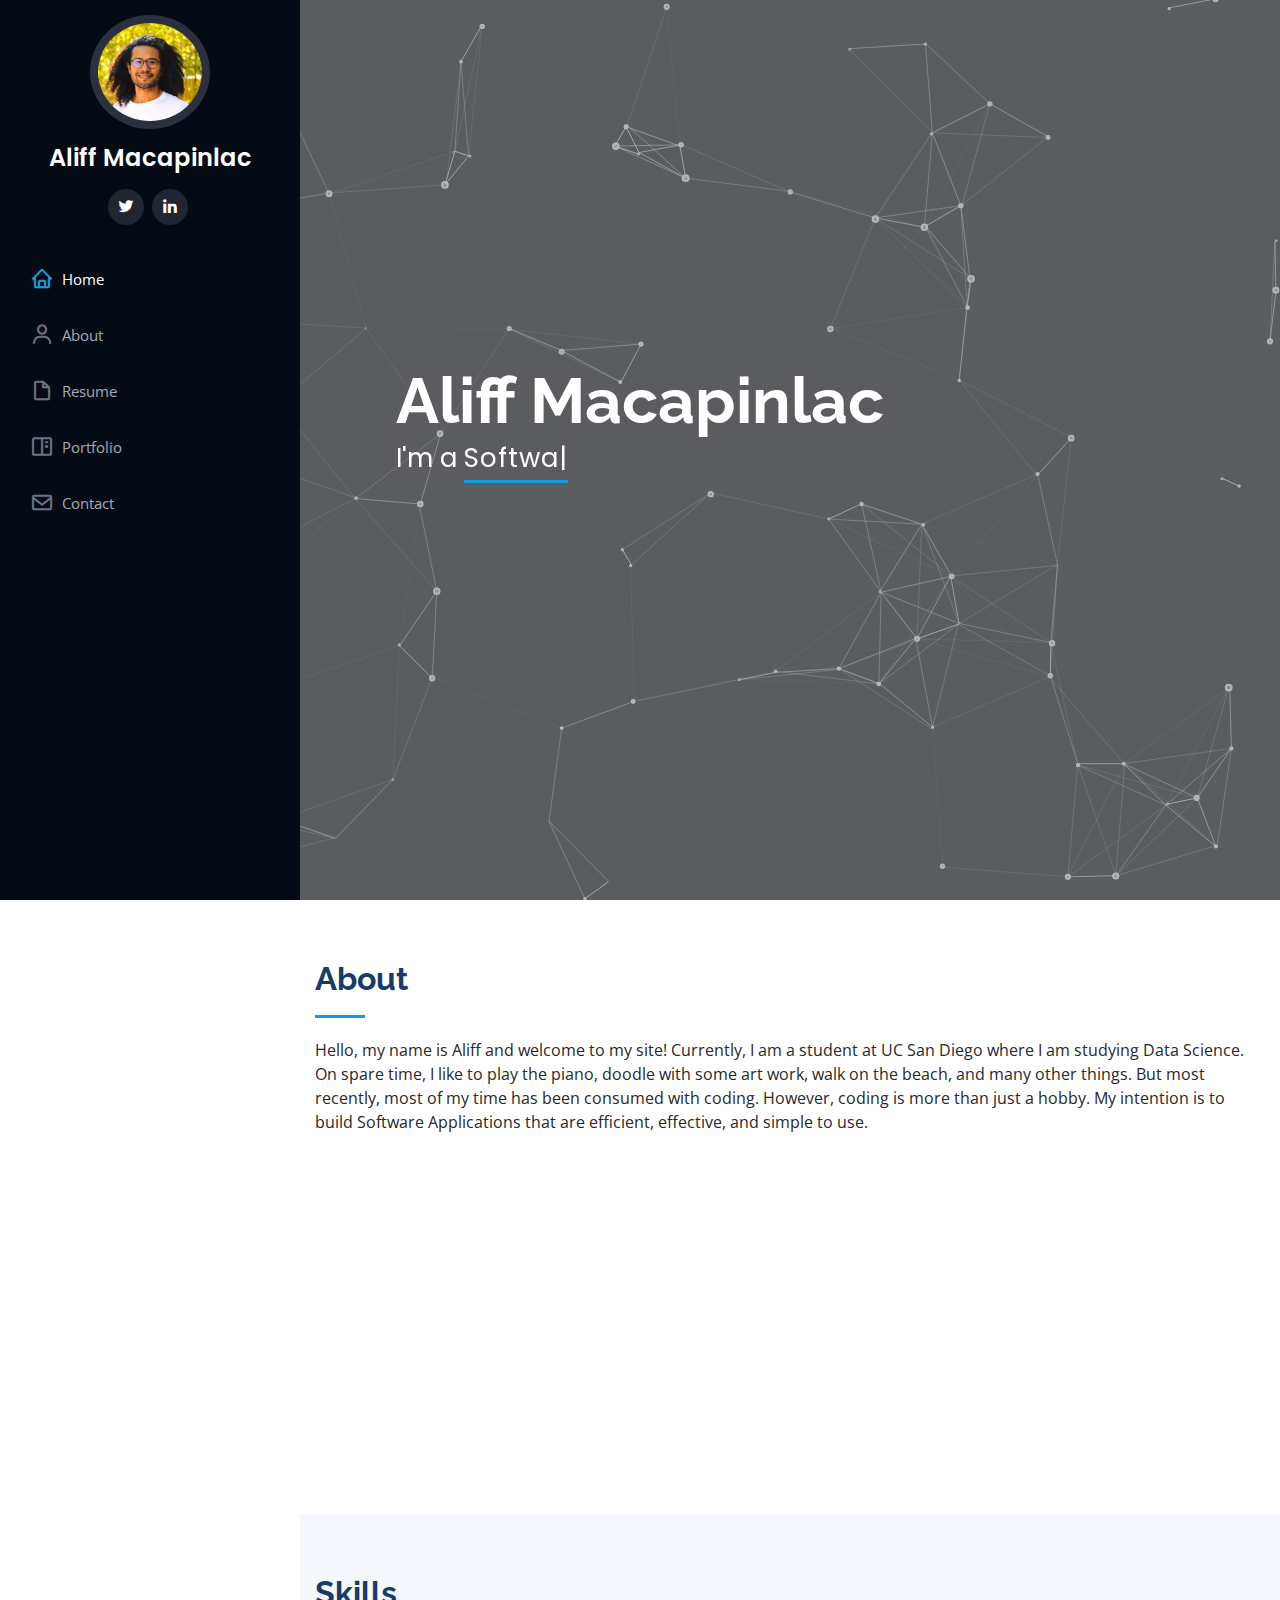
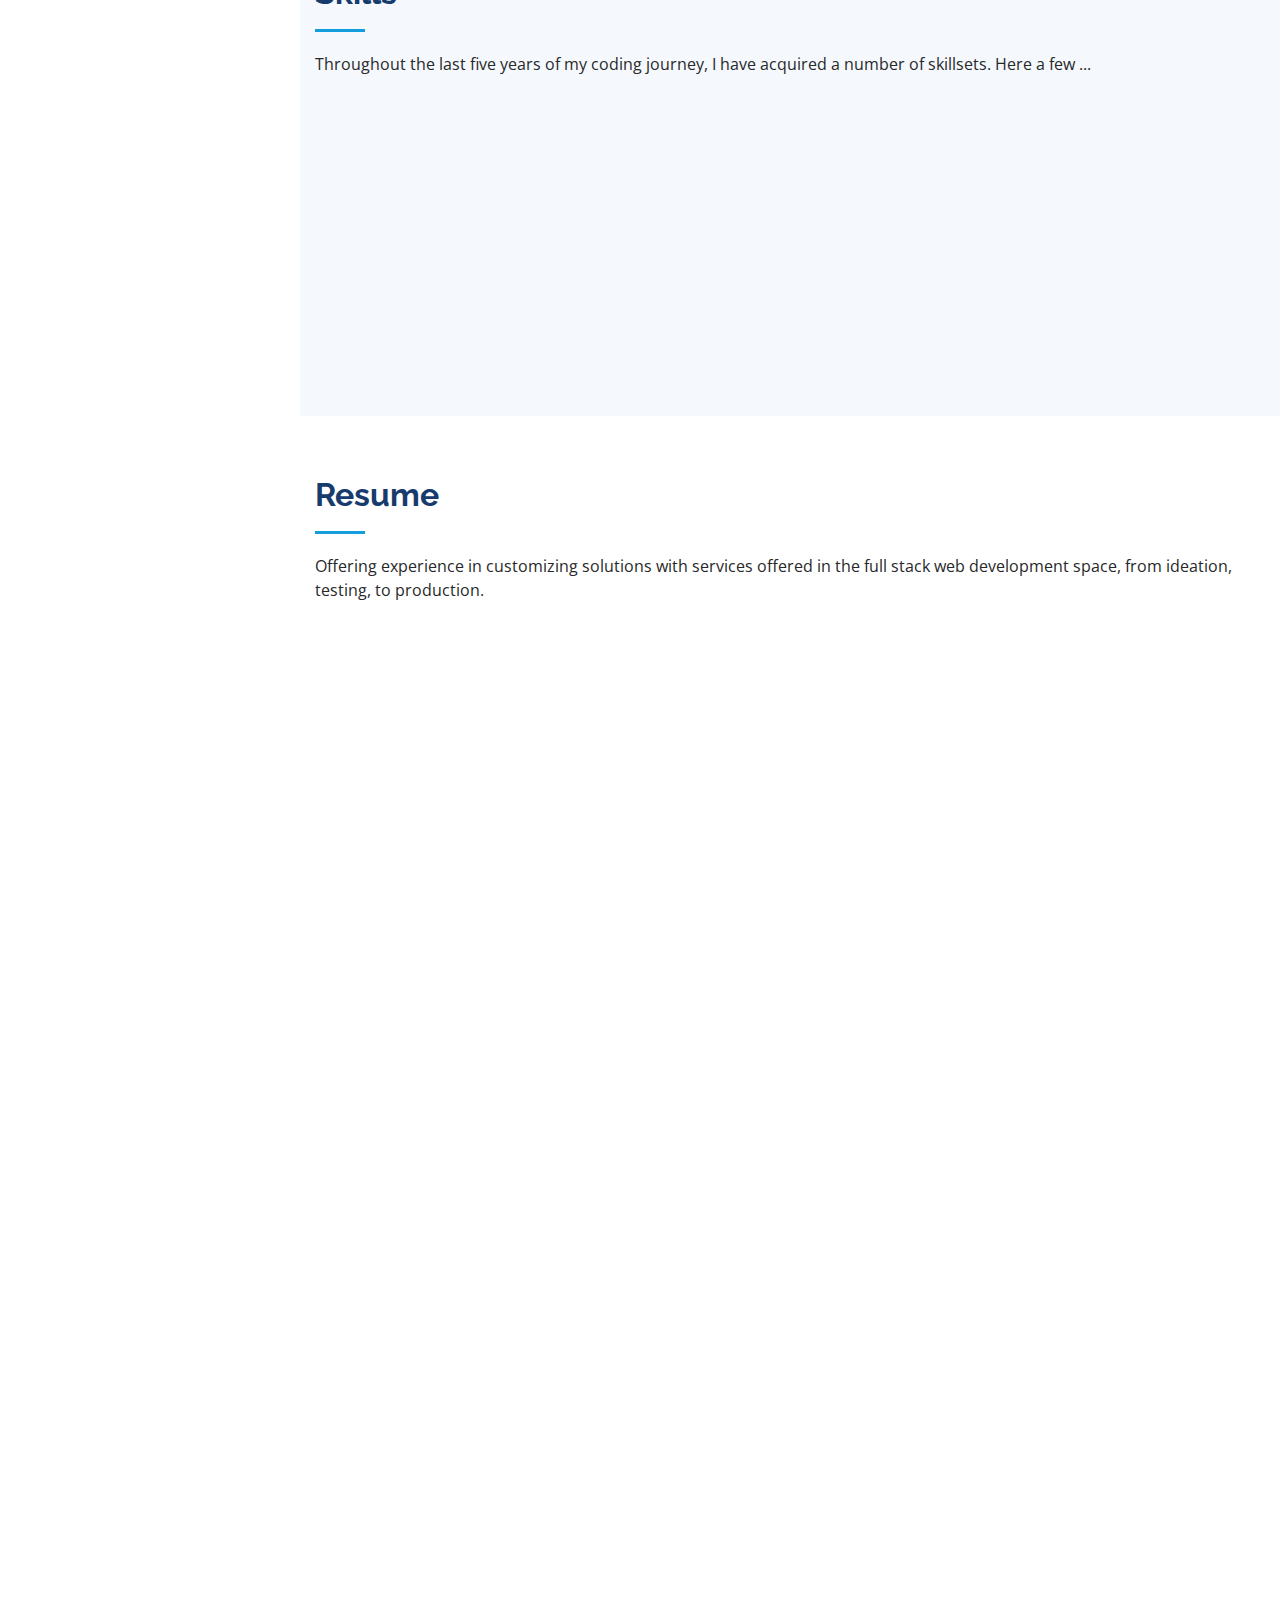
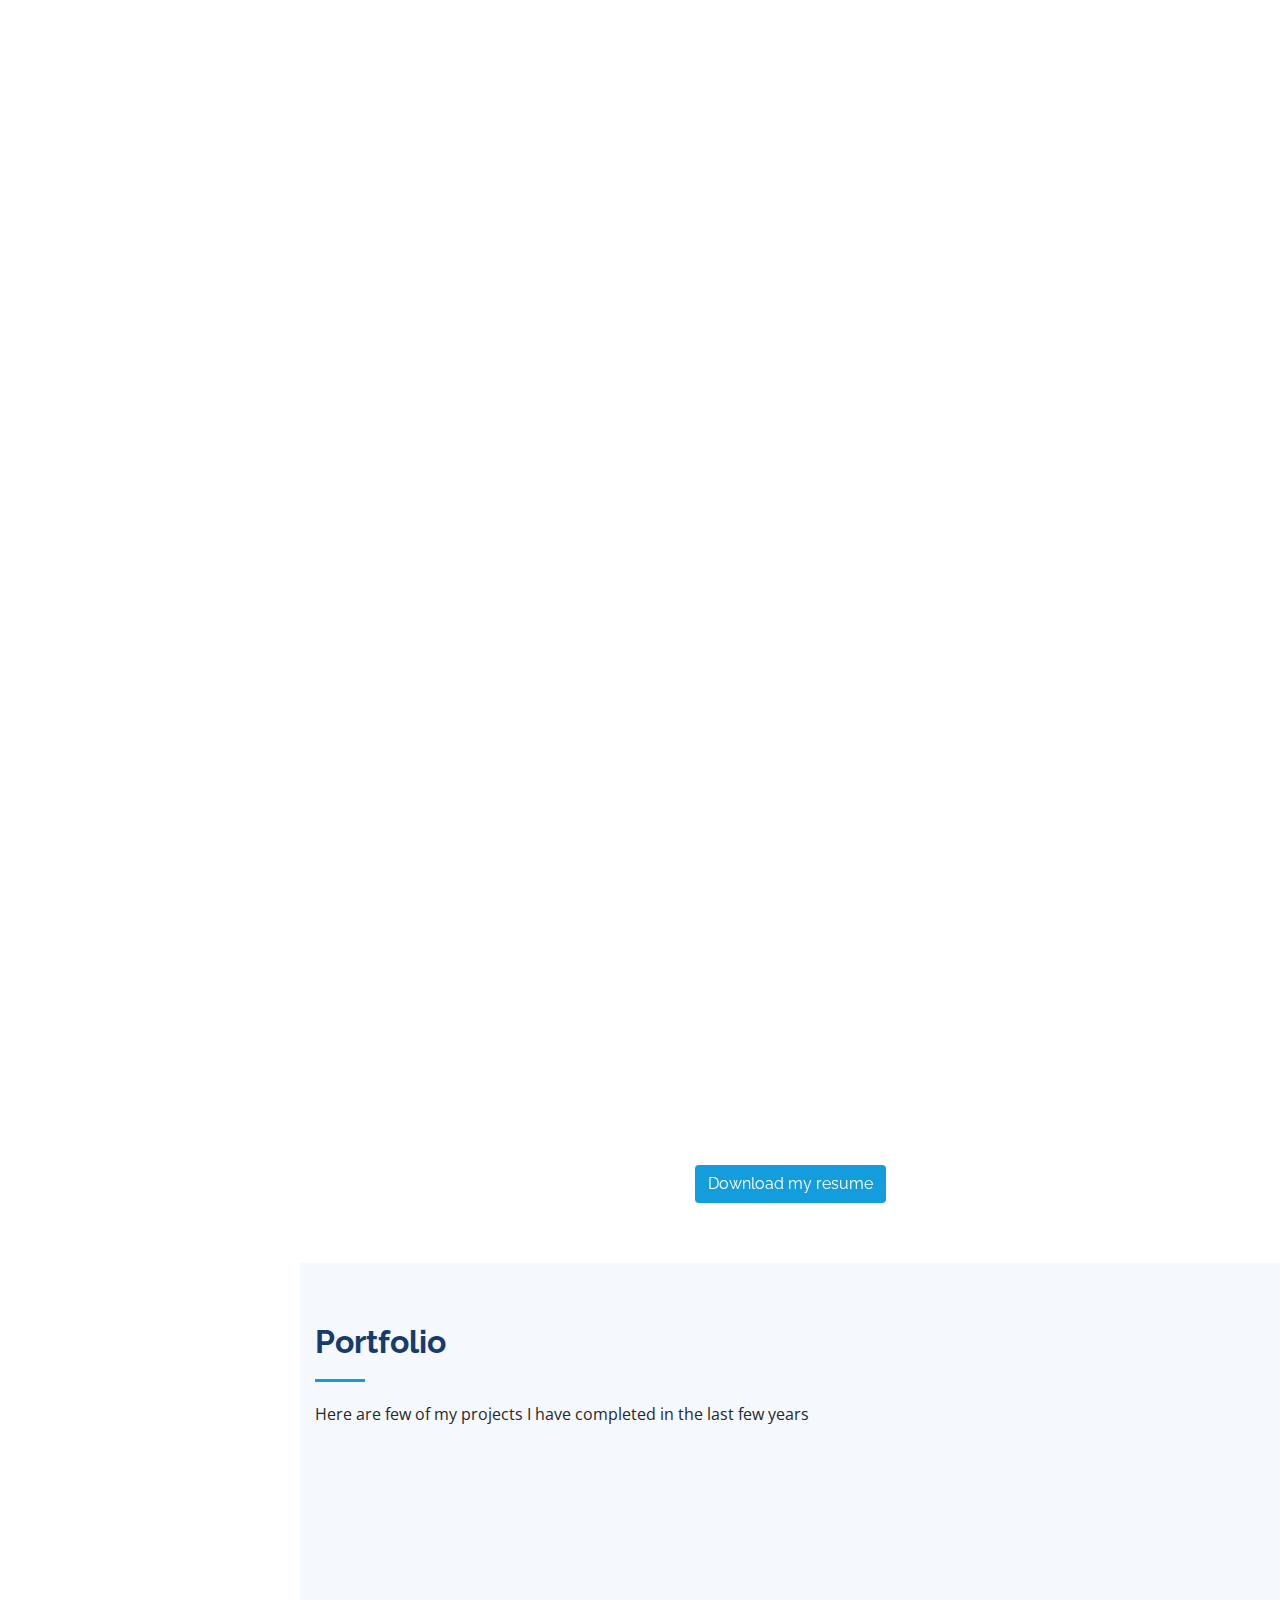
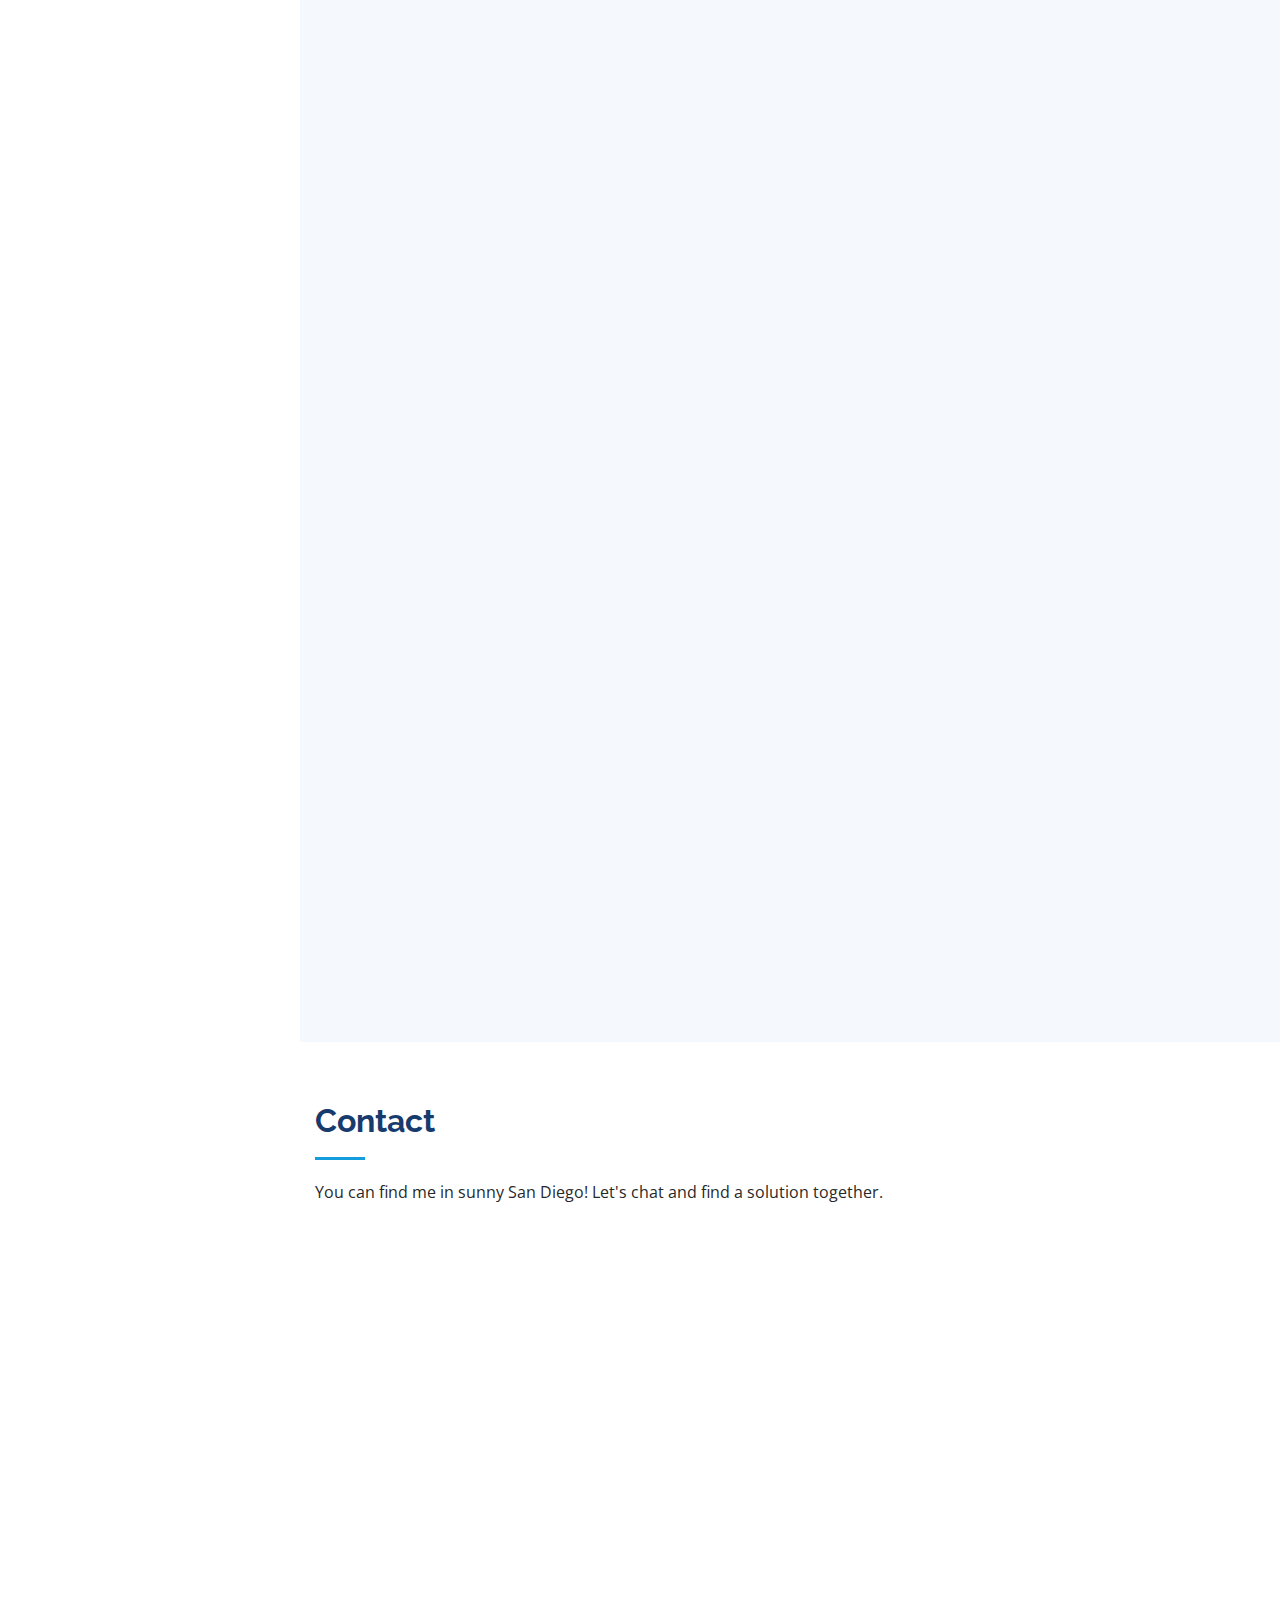
==== commit 2e503948: "added portfolio item" ====
--- a/index.html
+++ b/index.html
@@ -5,7 +5,7 @@
     <meta charset="utf-8">
     <meta content="width=device-width, initial-scale=1.0" name="viewport">
 
-    <title>Aliff</title>
+    <title>Aliff Macapinlac</title>
     <meta content="" name="description">
     <meta content="" name="keywords">
 
@@ -81,7 +81,7 @@
         <div class="hero-container" data-aos="fade-in">
             <h1>Aliff Macapinlac</h1>
             <p>I'm a <span class="typed"
-                    data-typed-items="Software Engineer, Web Developer, Data Scientist, Musician"></span></p>
+                    data-typed-items="Software Engineer, UX Developer, Data Scientist, Musician"></span></p>
         </div>
     </section><!-- End Hero -->
 
@@ -373,9 +373,18 @@
                     <div class="col-lg-6" data-aos="fade-up" data-aos-delay="100">
                         <h3 class="resume-title">Professional Experience</h3>
                         <div class="resume-item">
-                            <h4>Software Developer</h4>
+                            <h4>Sr. Software Engineer</h4>
                             <h5>2020 - Present</h5>
-                            <p><em>Teamlims, San Diego, Ca </em></p>
+                            <p><em><a href="https://www.newrocket.com" target="_blank">NewRocket Inc</a> - San Diego, Ca </em></p>
+                            <ul>
+                                <li>Deliver customized solutions leveraging <a href="https://www.servicenow.com/" target="_blank">ServiceNow</a> platform</li>
+                                <li>Service Portal, ITSM, ITAM, CSM, Performance Analytics, Virtual Agent, Integrations</li>
+                            </ul>
+                        </div>
+                        <div class="resume-item">
+                            <h4>Lead Developer</h4>
+                            <h5>2020 - 2021</h5>
+                            <p><em><a href="https://teamlims.com/" target="_blank">Teamlims</a> - San Diego, Ca </em></p>
                             <ul>
                                 <li>Lead in the design, development, and implementation of the ux/ui, backend
                                     development, and
@@ -387,7 +396,7 @@
                         <div class="resume-item">
                             <h4>Instructional Staff - TA & Tutor</h4>
                             <h5>2019 - Present</h5>
-                            <p><em>Trilogy Education Services (TES), New York City, NY</em></p>
+                            <p><em><a href="https://2u.com/" target="_blank">2U</a> - Lanham, MD</em></p>
                             <p>
                                 Instructional assistant for two bootcamps offered by TES through partnering
                                 Universities. The two programs
@@ -472,7 +481,7 @@
                         <div class="resume-item">
                             <h4>Research Assistant</h4>
                             <h5>2016 - 2017</h5>
-                            <p><em>UC San Diego Design Lab (Calit2), La Jolla, CA</em></p>
+                            <p><em><a href="https://designlab.ucsd.edu/">UC San Diego Design Lab (Calit2)</a> - La Jolla, CA</em></p>
                             <ul>
                                 <li>Worked on managing Interaction Design course offered on Coursera by UCSD Professor
                                     Scott Klemmer.
@@ -555,6 +564,15 @@
                             </div>
                         </div>
                     </div>
+                    <div class="col-lg-4 col-md-6 portfolio-item filter-web">
+                        <div class="portfolio-wrap">
+                            <img src="assets/img/portfolio/cdx.png" class="img-fluid" alt="">
+                            <div class="portfolio-links">
+                                <a href="http://www.coderxdevelopment.com/" target="__blank" title="More Details" style="width: 100%;"><i class="bx bx-link"></i></a>
+                            </div>
+                        </div>
+                    </div>
+                    
 
                     <!-- <div class="col-lg-4 col-md-6 portfolio-item filter-web">
                         <div class="portfolio-wrap">
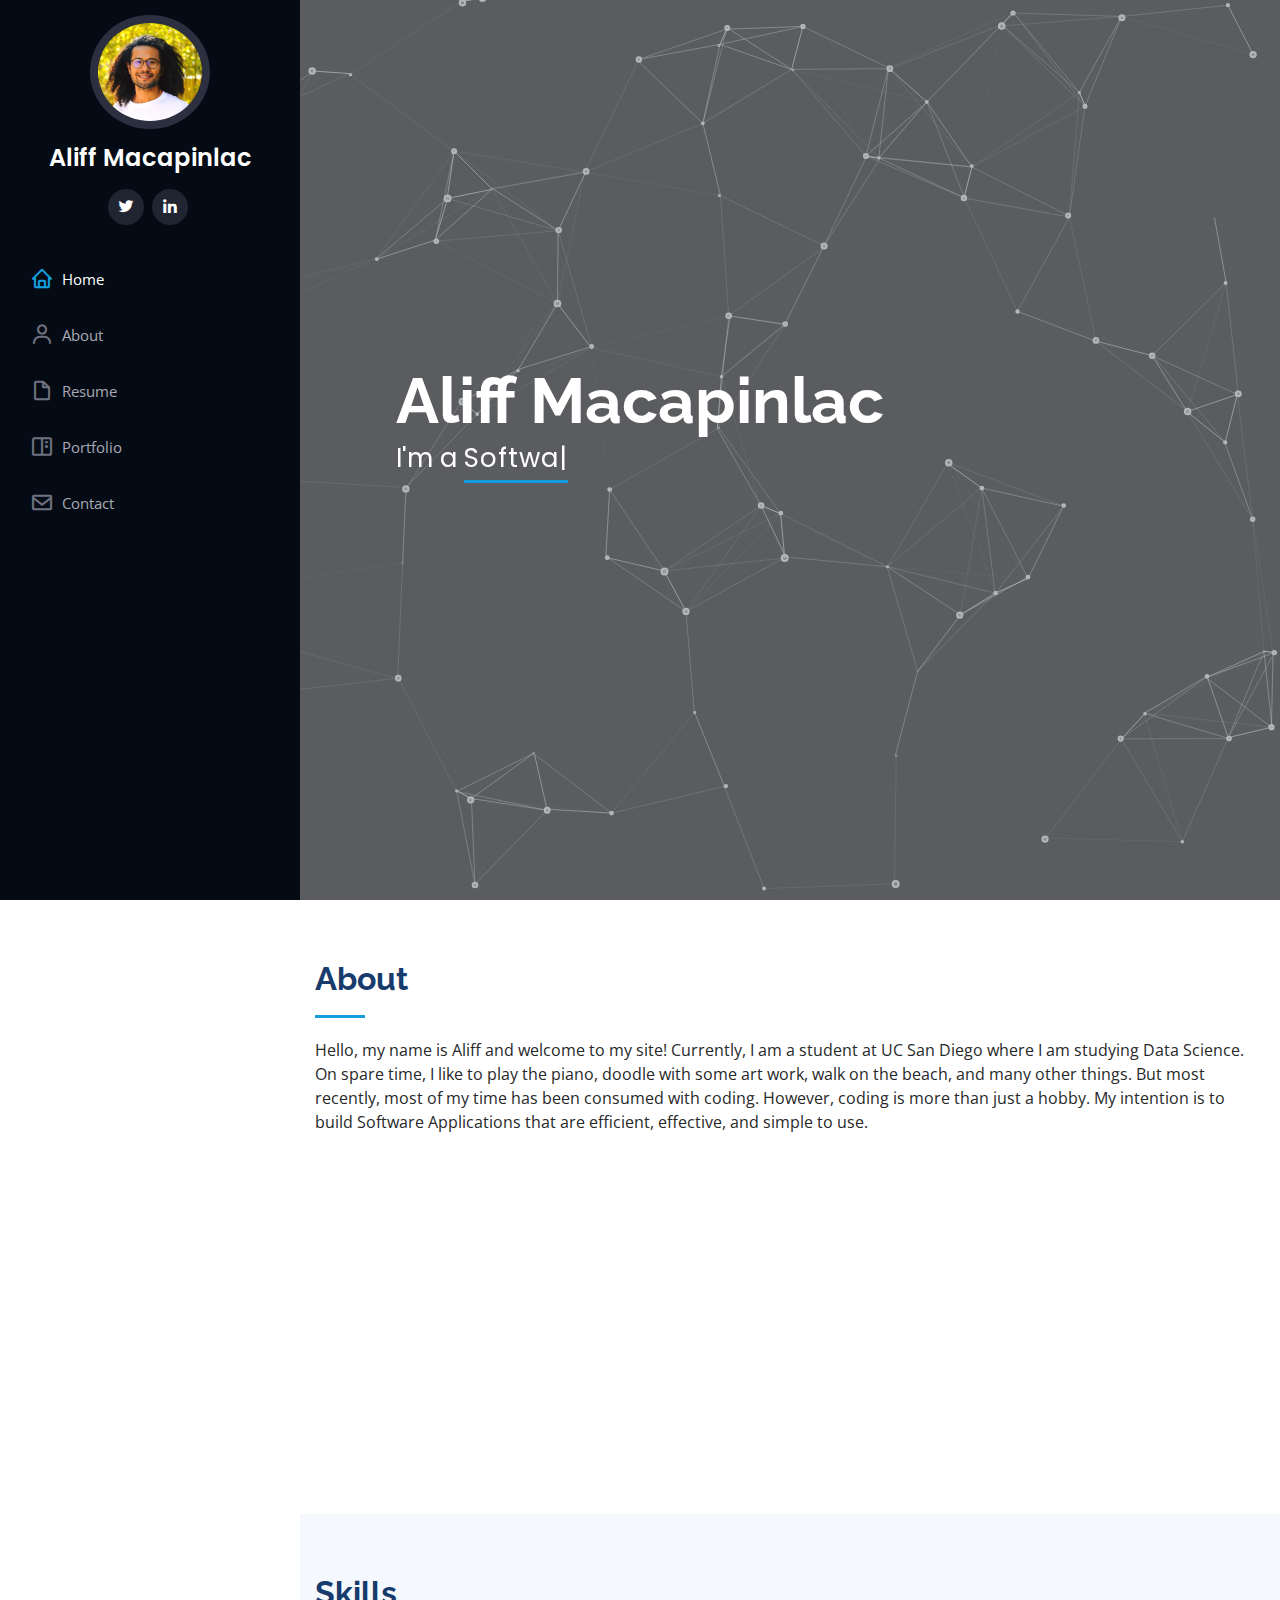
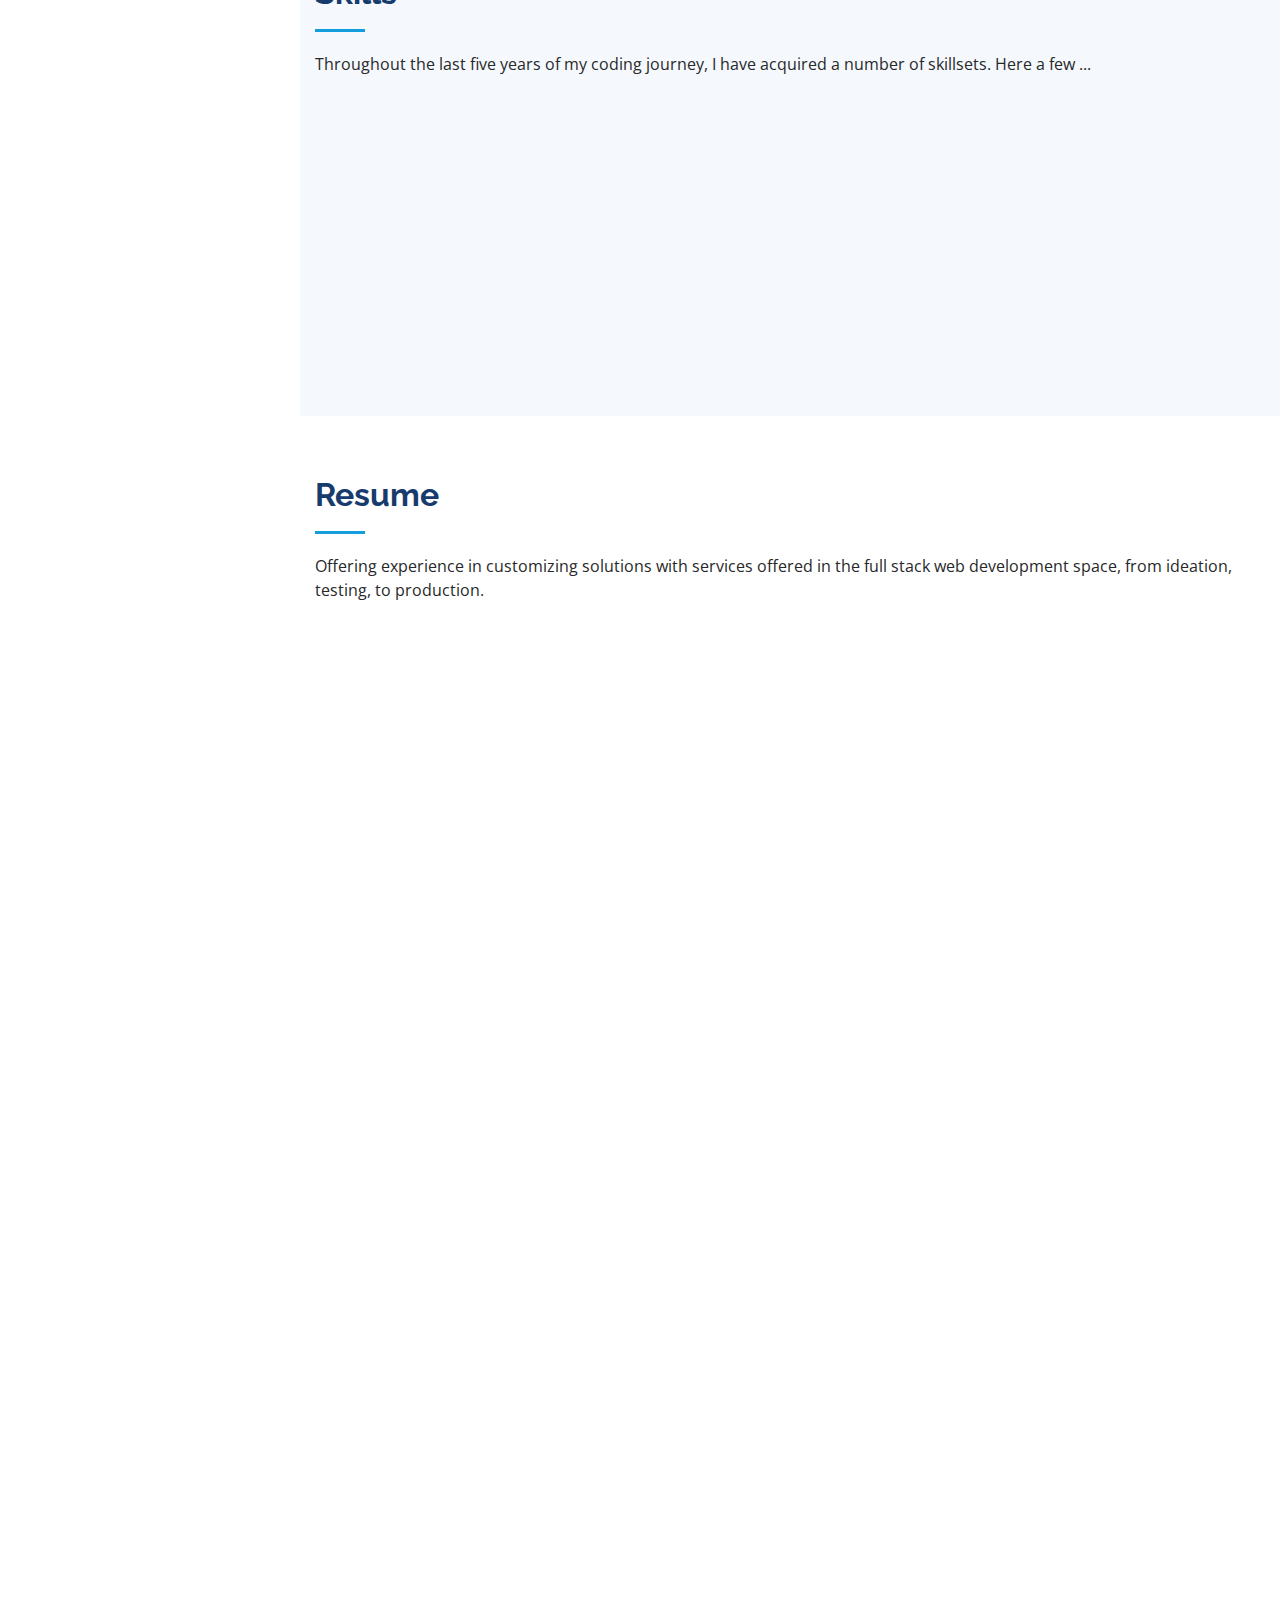
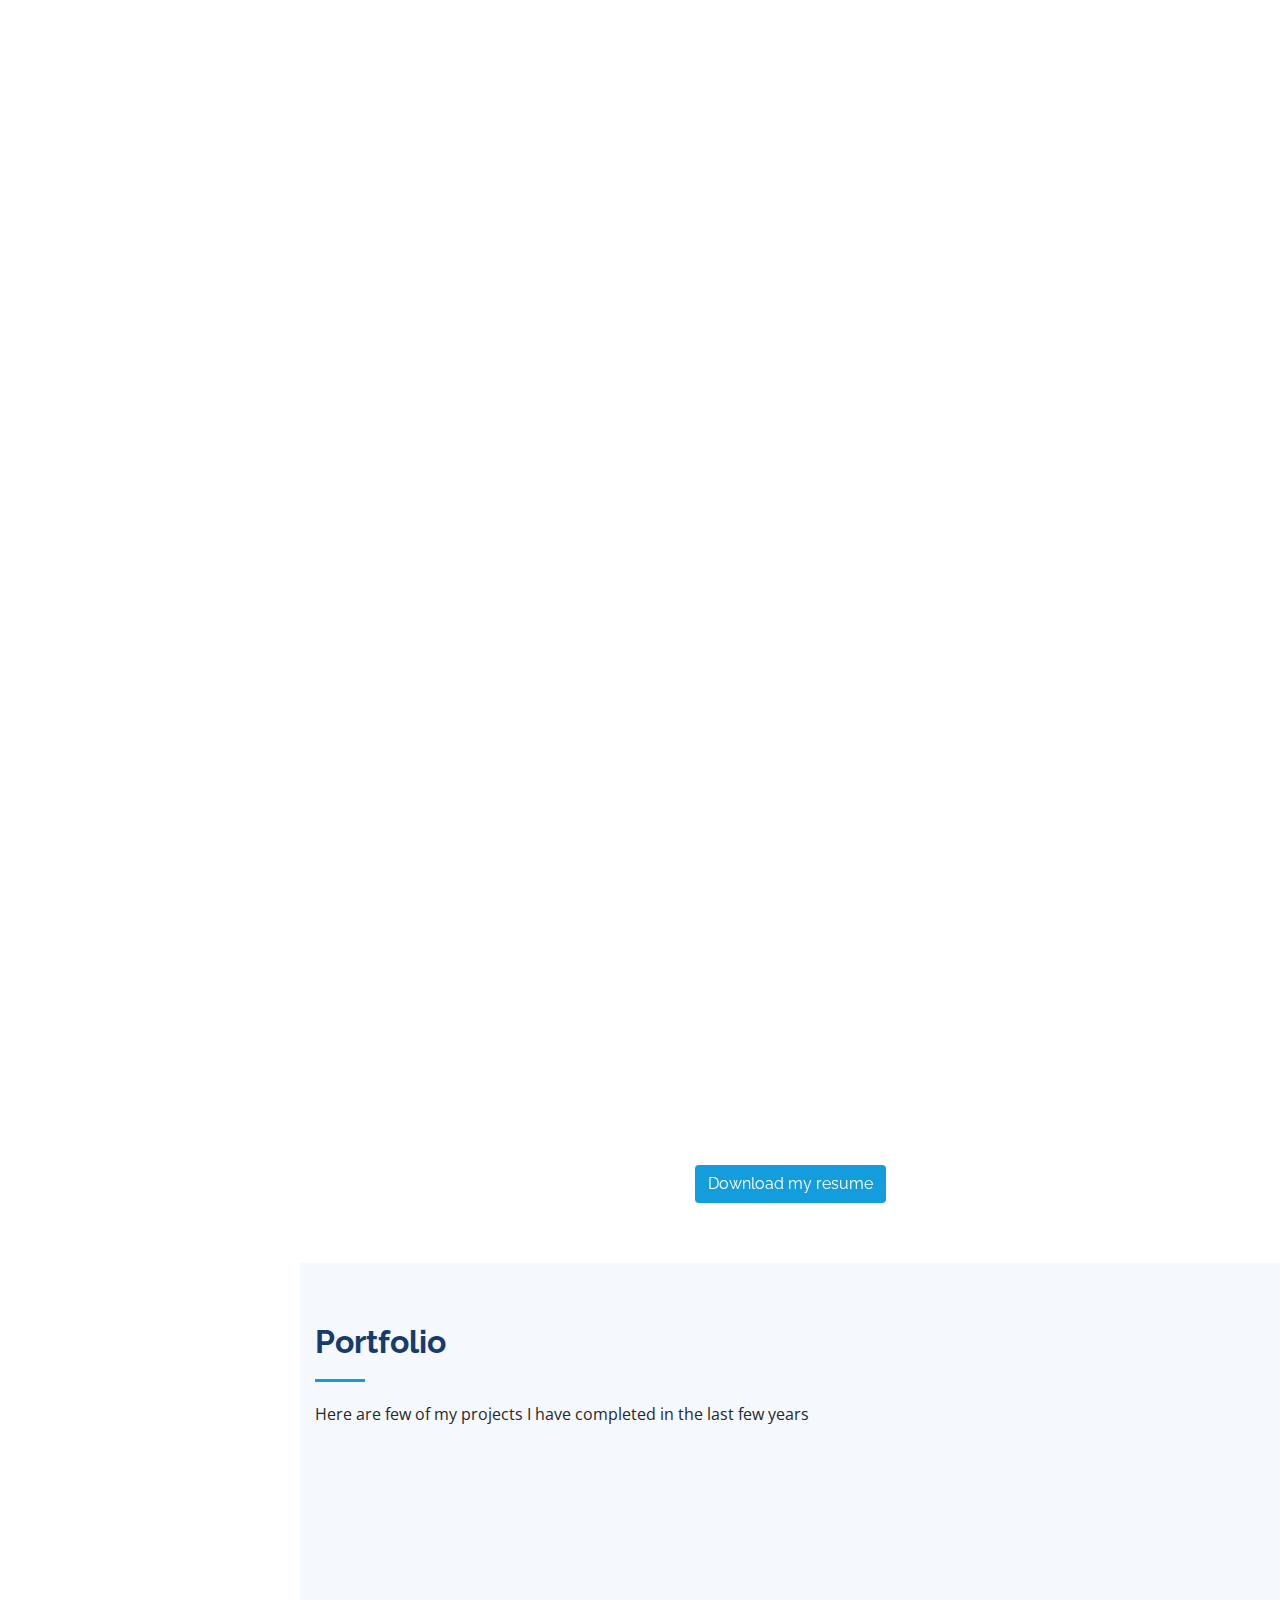
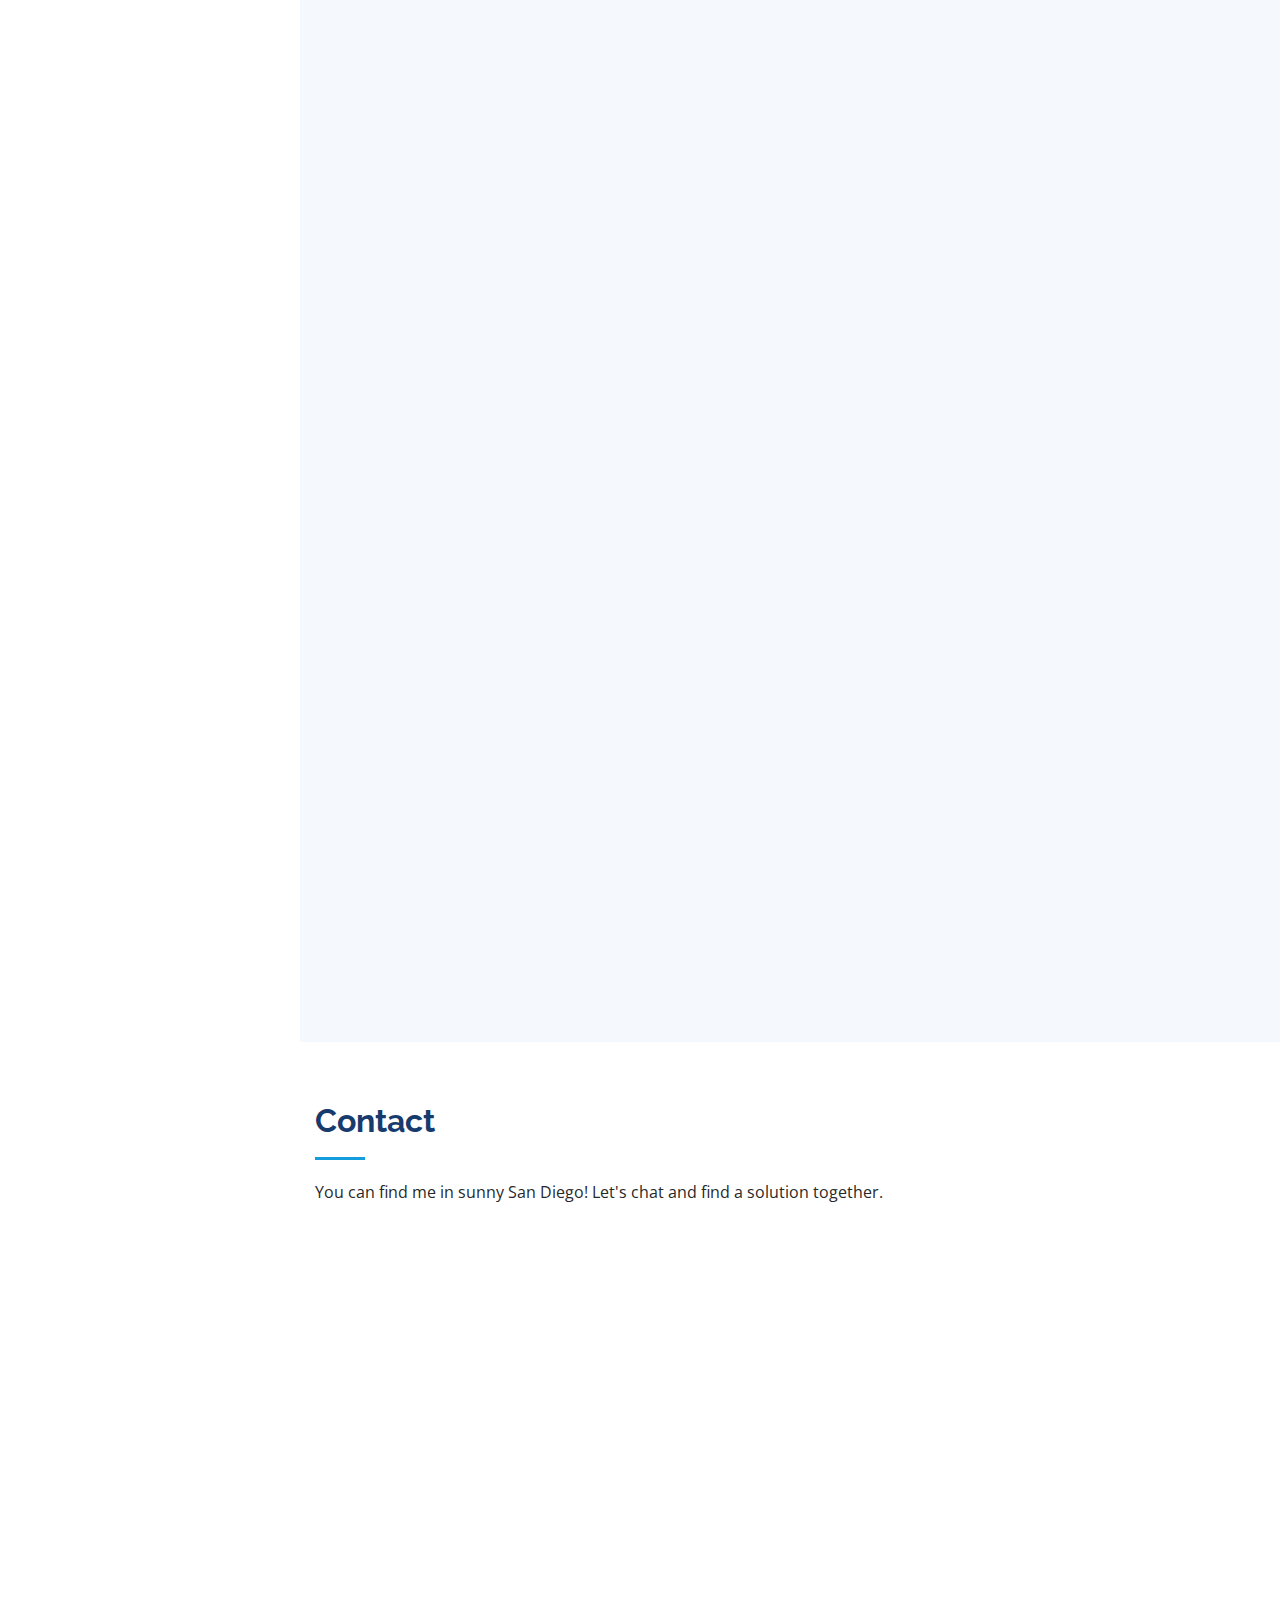
==== commit 0ec9f503: "update portfolio item" ====
--- a/index.html
+++ b/index.html
@@ -600,7 +600,7 @@
                         <div class="portfolio-wrap">
                             <img src="assets/img/portfolio/remedees.png" class="img-fluid" alt="">
                             <div class="portfolio-links">
-                                <a href="http://www.remdees.com.s3-website.us-east-2.amazonaws.com/" target="__blank" title="More Details" style="width: 100%;"><i class="bx bx-link"></i></a>
+                                <a href="https://coderxdevs.github.io/remdees/" target="__blank" title="More Details" style="width: 100%;"><i class="bx bx-link"></i></a>
                             </div>
                         </div>
                     </div>
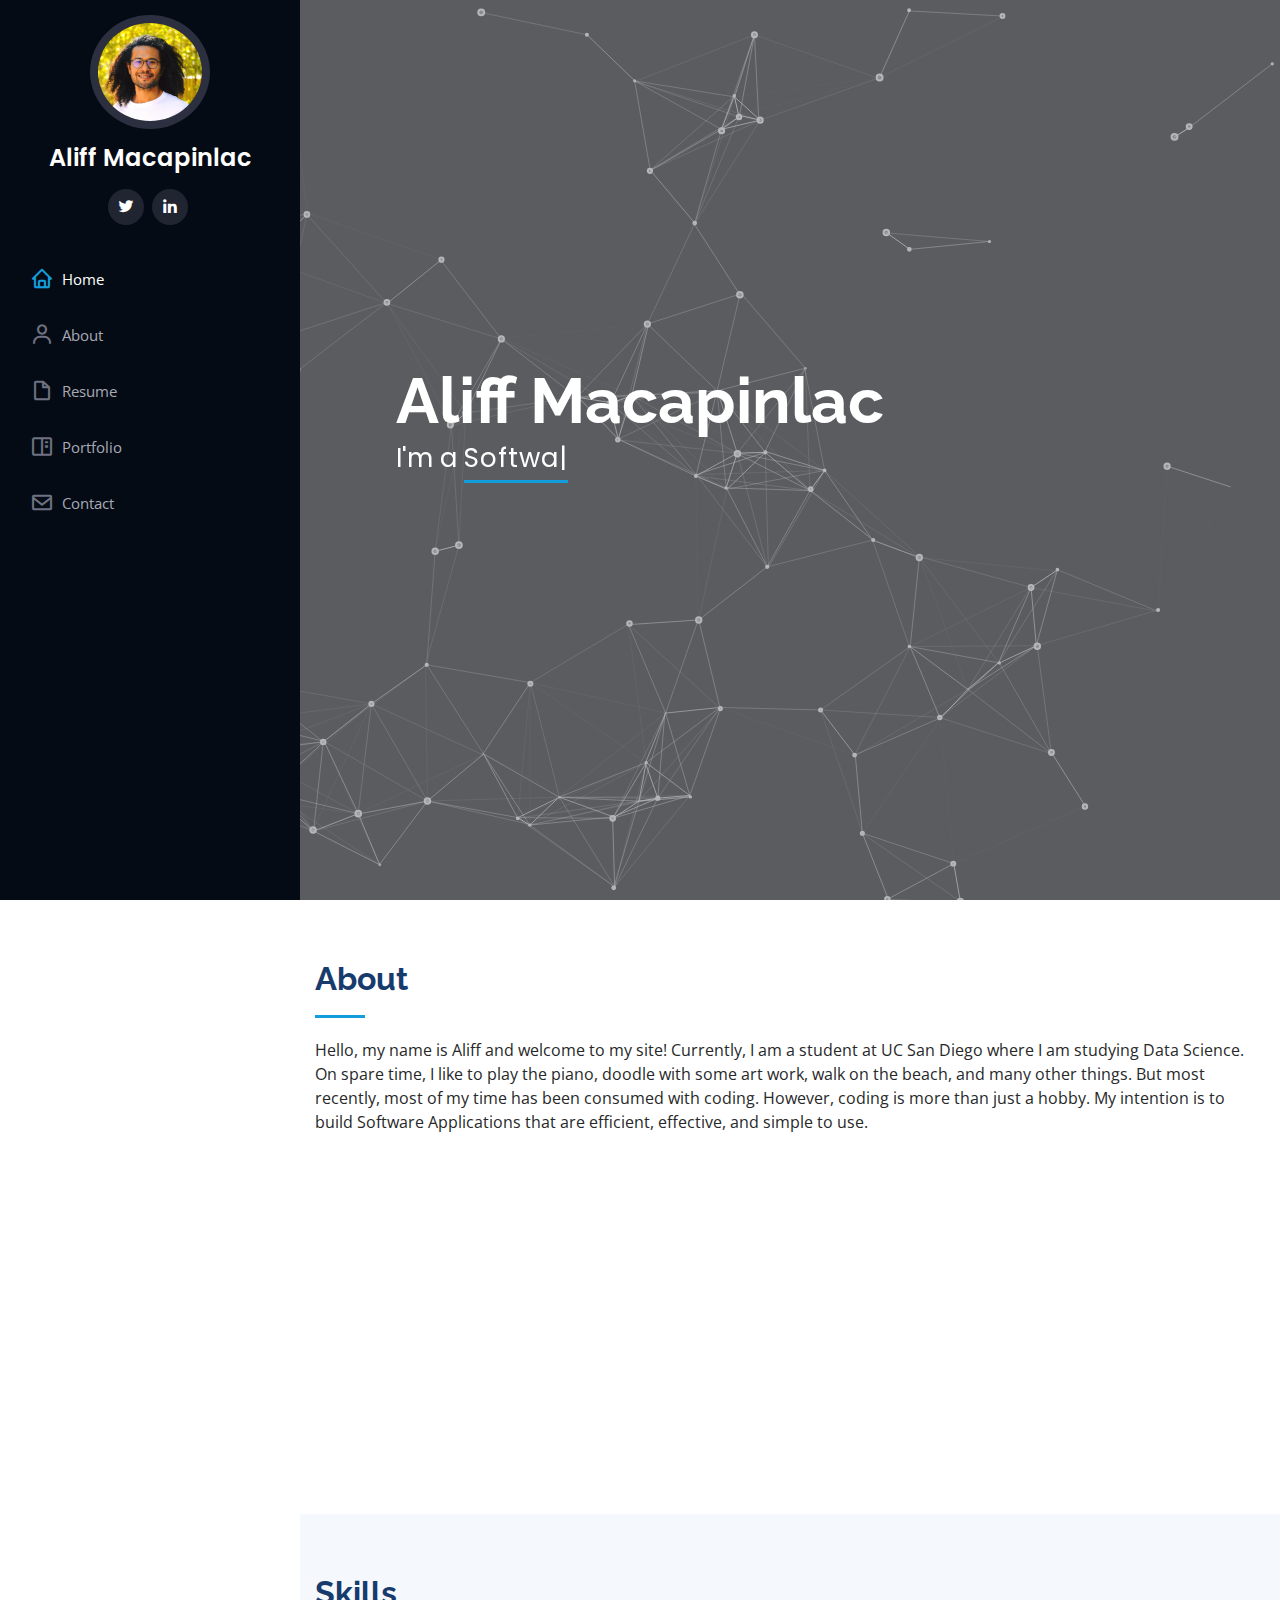
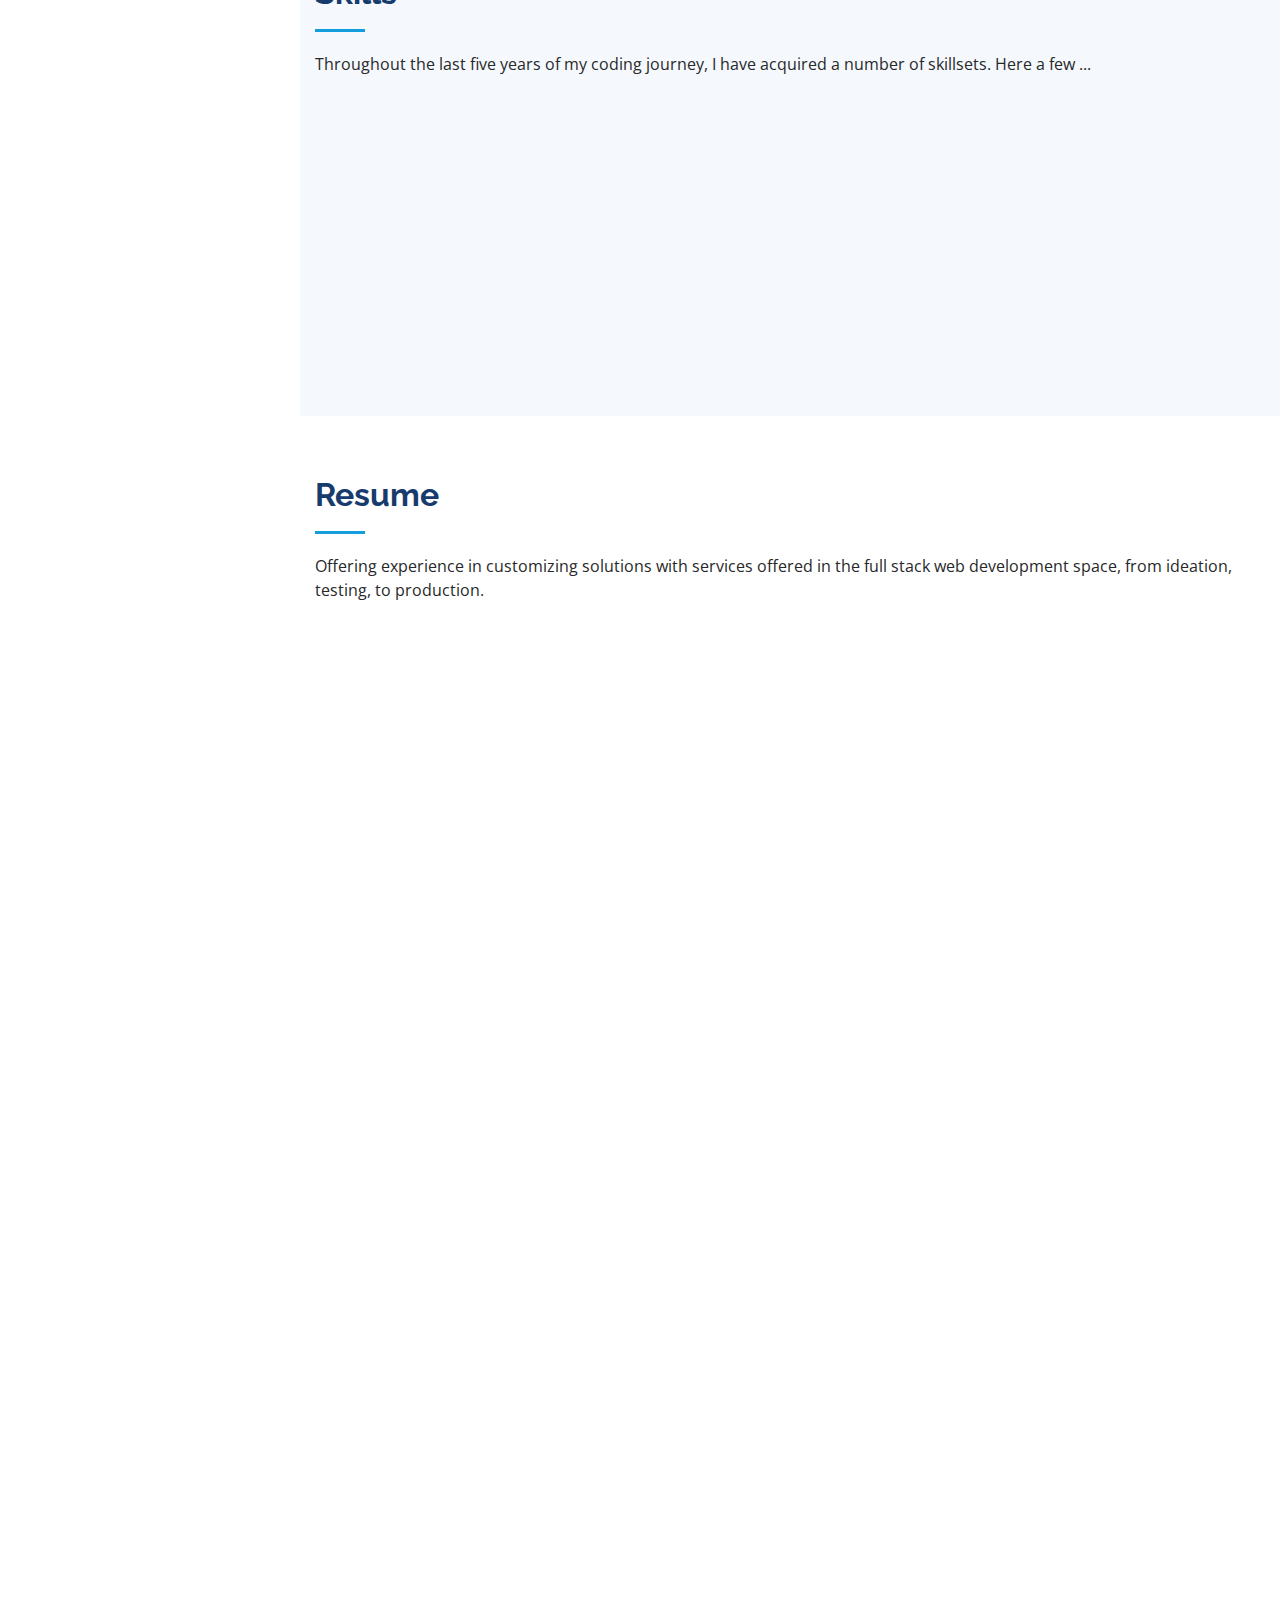
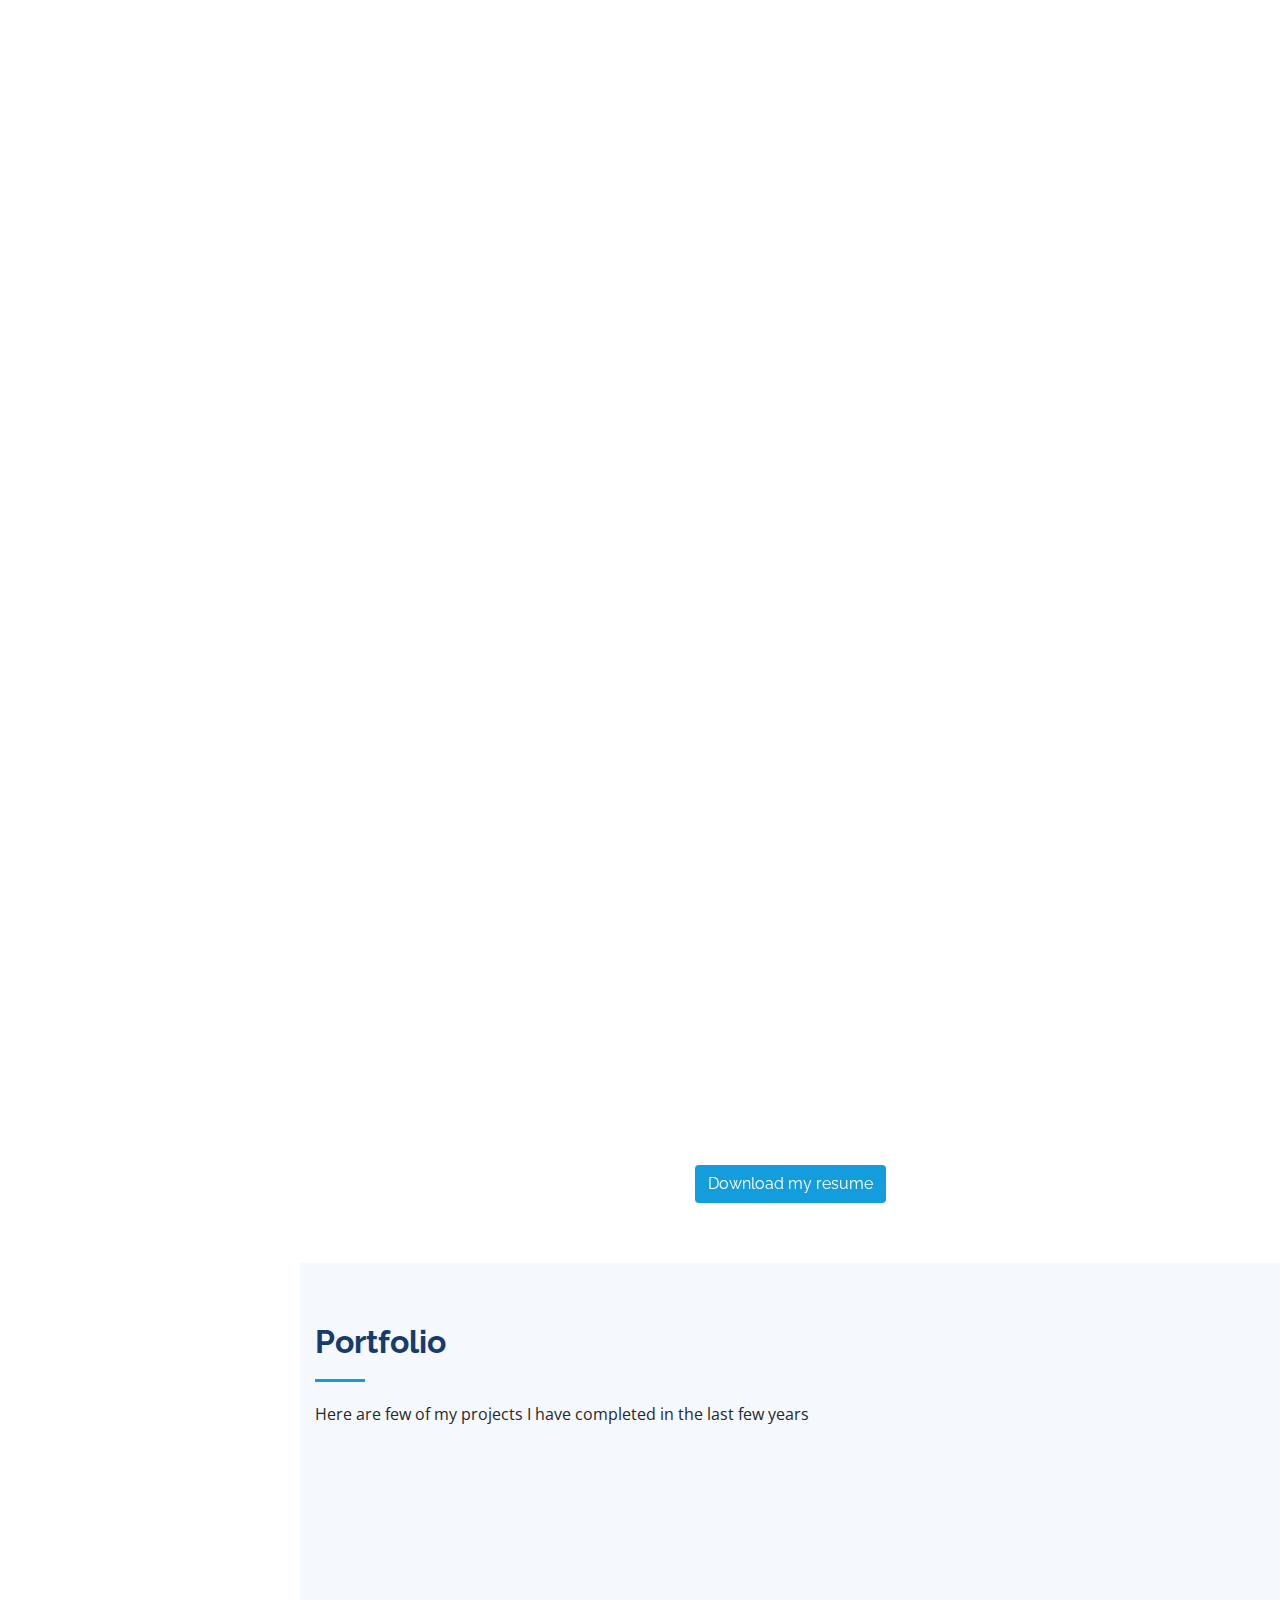
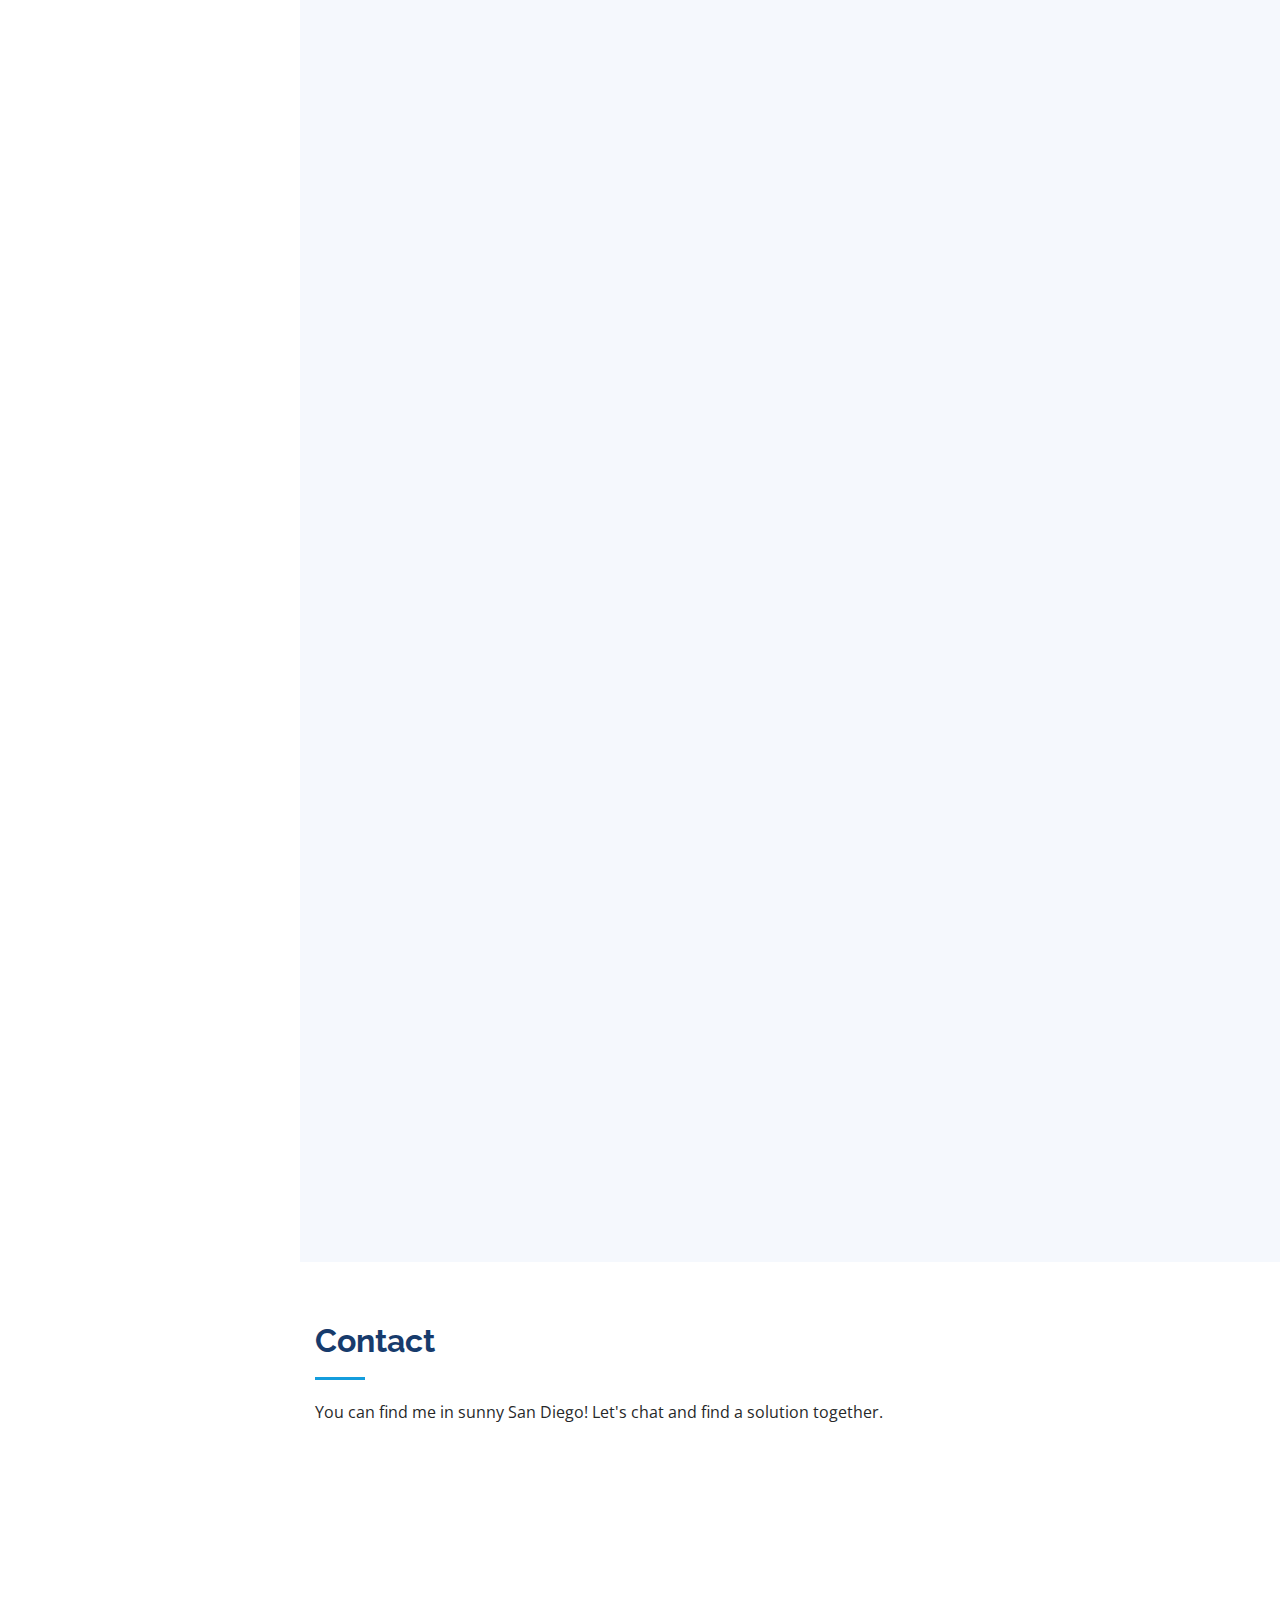
==== commit 256720d1: "update favicon" ====
--- a/index.html
+++ b/index.html
@@ -12,7 +12,7 @@
     <meta name="google-site-verification" content="RiYVFXdVF9hXN27THxl2O_L4fa3ItkqGHIfjGMcf0_g" />
     <!-- Favicons -->
     <link href="assets/img/favicon.png" rel="icon">
-    <link href="assets/img/apple-touch-icon.png" rel="apple-touch-icon">
+    <link href="assets/img/favicon.png" rel="apple-touch-icon">
 
     <!-- Google Fonts -->
     <link
@@ -604,6 +604,14 @@
                             </div>
                         </div>
                     </div>
+                    <div class="col-lg-4 col-md-6 portfolio-item filter-web filter-devops">
+                        <div class="portfolio-wrap">
+                            <img src="assets/img/portfolio/jds_law.png" class="img-fluid" alt="">
+                            <div class="portfolio-links">
+                                <a href="https://jsdlaw.org/" target="__blank" title="More Details" style="width: 100%;"><i class="bx bx-link"></i></a>
+                            </div>
+                        </div>
+                    </div>
                     <div class="col-lg-4 col-md-6 portfolio-item filter-web filter-datascience">
                         <div class="portfolio-wrap">
                             <img src="assets/img/portfolio/earthquakes.png" class="img-fluid" alt="">
